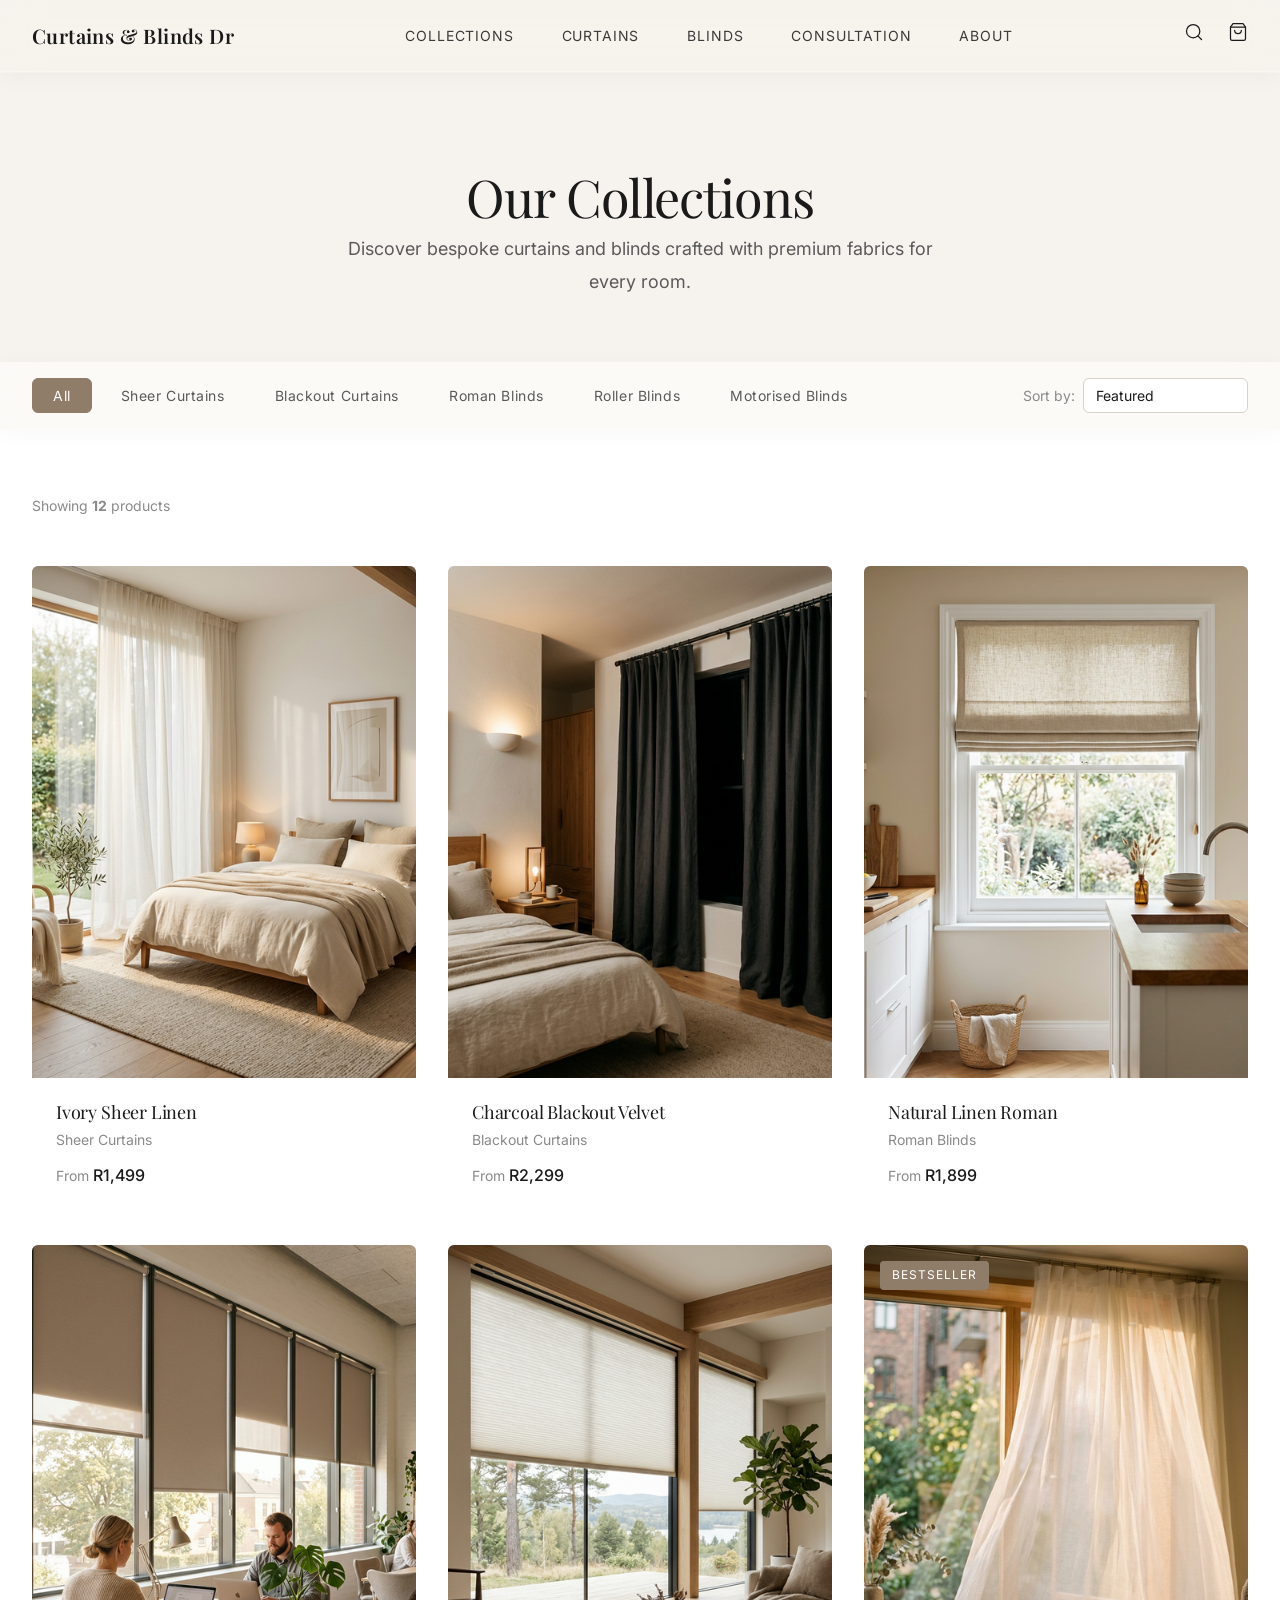
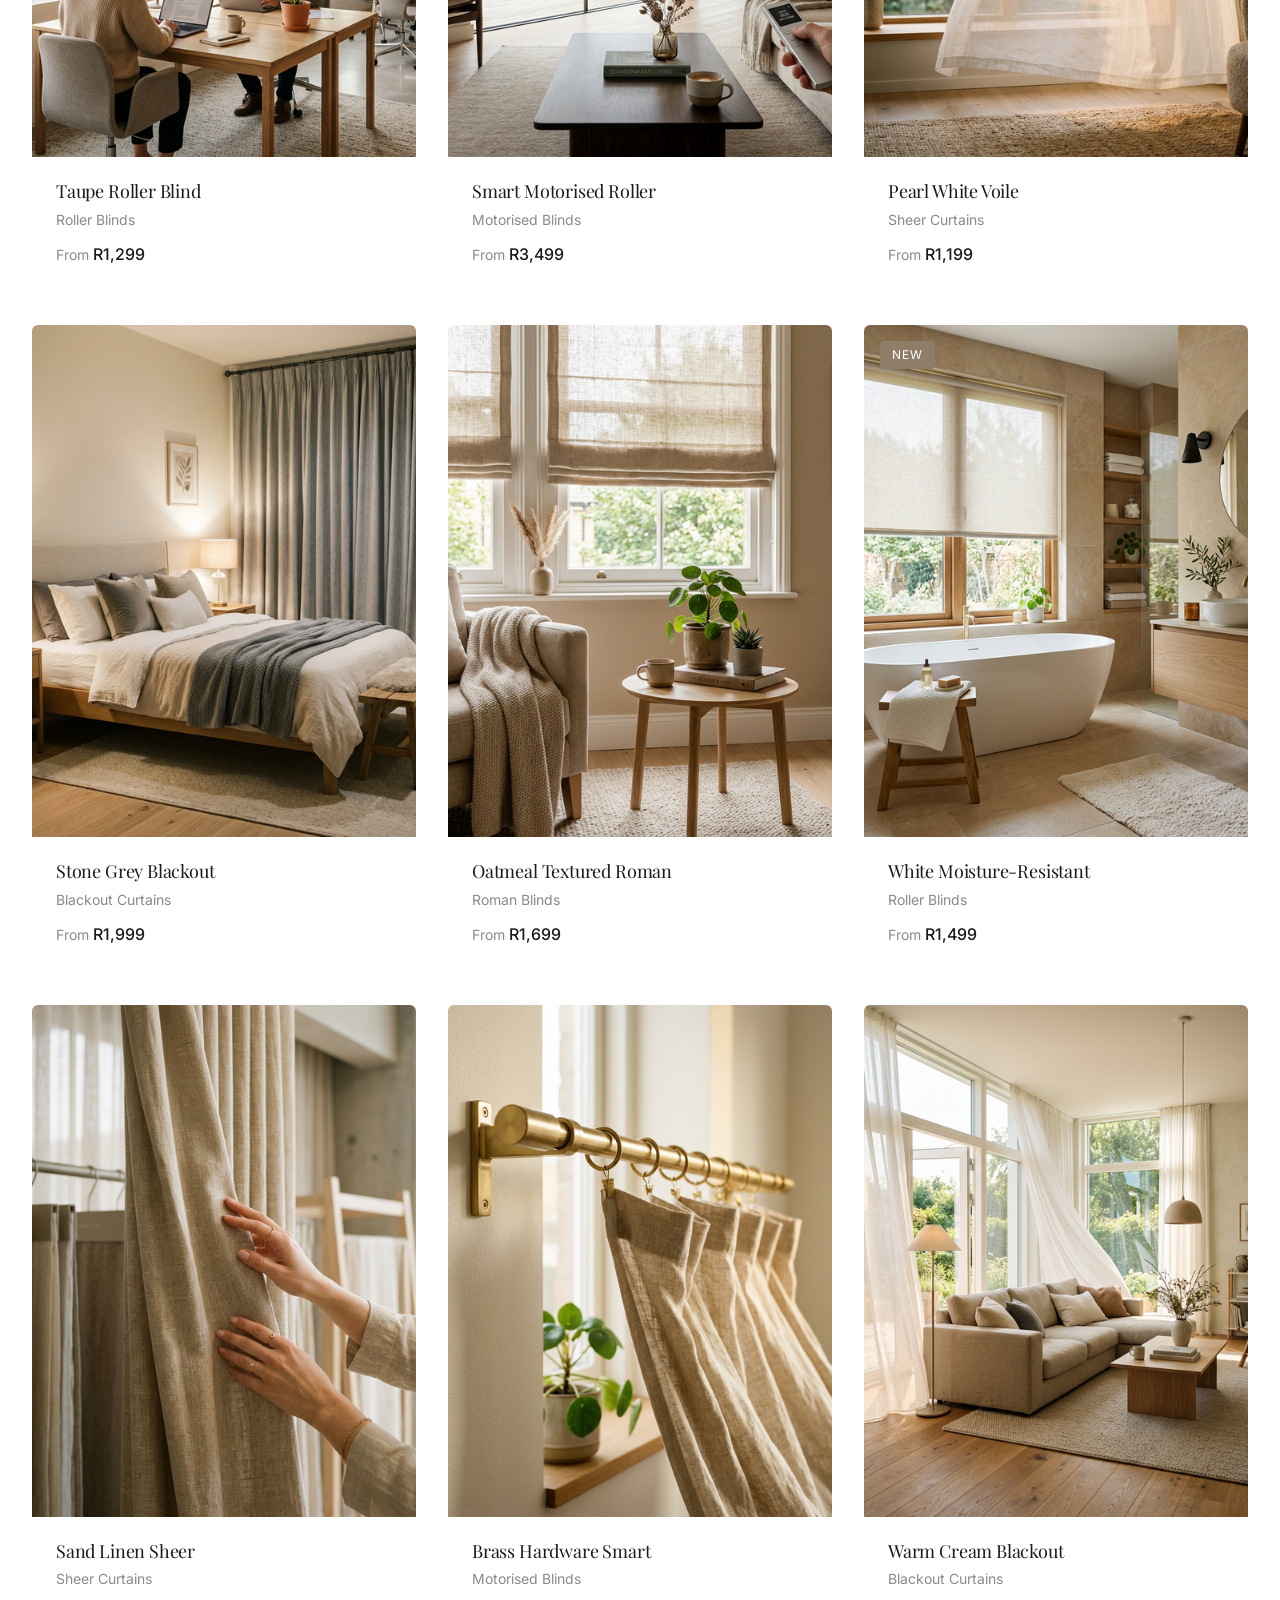
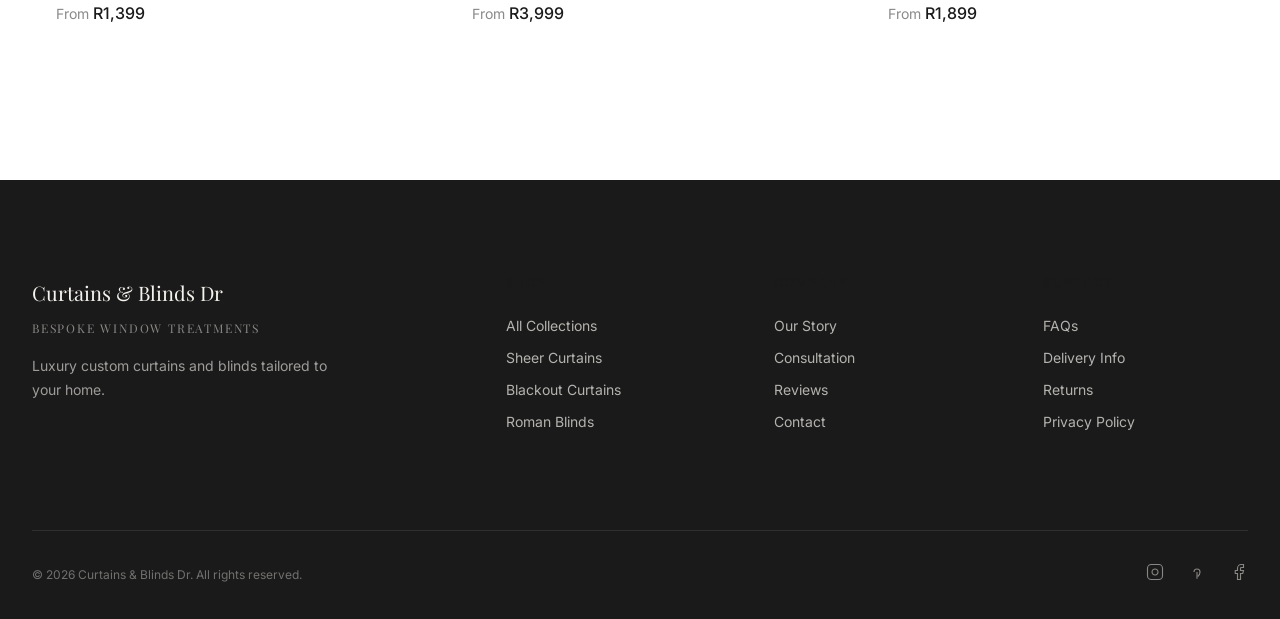
==== collection.html @ 9aa56332 "Initial commit: Curtains & Blinds Dr premium e-commerce website" ====
<!DOCTYPE html>
<html lang="en">

<head>
    <meta charset="UTF-8">
    <meta name="viewport" content="width=device-width, initial-scale=1.0">
    <title>Collections — Curtains & Blinds Dr</title>
    <meta name="description"
        content="Browse our curated collection of custom curtains and blinds. Premium fabrics, bespoke styling, expert installation.">

    <link rel="preconnect" href="https://fonts.googleapis.com">
    <link rel="preconnect" href="https://fonts.gstatic.com" crossorigin>
    <link
        href="https://fonts.googleapis.com/css2?family=Inter:wght@300;400;500;600&family=Playfair+Display:ital,wght@0,400;0,500;0,600;1,400&display=swap"
        rel="stylesheet">

    <link rel="stylesheet" href="css/tokens.css">
    <link rel="stylesheet" href="css/base.css">
    <link rel="stylesheet" href="css/layout.css">
    <link rel="stylesheet" href="css/components.css">
    <link rel="stylesheet" href="css/collection.css">
</head>

<body>

    <!-- ═══════════ HEADER ═══════════ -->
    <header class="header scrolled" id="main-header">
        <div class="header__inner">
            <a href="index.html" class="header__logo">Curtains & Blinds Dr</a>
            <nav class="header__nav" id="main-nav">
                <a href="collection.html">Collections</a>
                <a href="collection.html?cat=curtains">Curtains</a>
                <a href="collection.html?cat=blinds">Blinds</a>
                <a href="#">Consultation</a>
                <a href="#">About</a>
            </nav>
            <div class="header__actions">
                <a href="#" aria-label="Search">
                    <svg width="20" height="20" viewBox="0 0 24 24" fill="none" stroke="currentColor" stroke-width="1.5"
                        stroke-linecap="round" stroke-linejoin="round">
                        <circle cx="11" cy="11" r="8" />
                        <line x1="21" y1="21" x2="16.65" y2="16.65" />
                    </svg>
                </a>
                <a href="#" aria-label="Cart">
                    <svg width="20" height="20" viewBox="0 0 24 24" fill="none" stroke="currentColor" stroke-width="1.5"
                        stroke-linecap="round" stroke-linejoin="round">
                        <path d="M6 2L3 6v14a2 2 0 0 0 2 2h14a2 2 0 0 0 2-2V6l-3-4z" />
                        <line x1="3" y1="6" x2="21" y2="6" />
                        <path d="M16 10a4 4 0 0 1-8 0" />
                    </svg>
                </a>
                <button class="menu-toggle" id="menu-toggle" aria-label="Menu">
                    <span></span><span></span><span></span>
                </button>
            </div>
        </div>
    </header>

    <!-- ═══════════ MOBILE MENU ═══════════ -->
    <div class="mobile-menu" id="mobile-menu">
        <a href="collection.html">Collections</a>
        <a href="collection.html?cat=curtains">Curtains</a>
        <a href="collection.html?cat=blinds">Blinds</a>
        <a href="#">Consultation</a>
        <a href="#">About</a>
    </div>

    <main>
        <!-- ═══════════ PAGE HEADER ═══════════ -->
        <section class="page-header">
            <div class="container">
                <h1>Our Collections</h1>
                <p>Discover bespoke curtains and blinds crafted with premium fabrics for every room.</p>
            </div>
        </section>

        <!-- ═══════════ FILTER BAR ═══════════ -->
        <div class="filter-bar" id="filter-bar">
            <div class="container">
                <div class="filter-bar__inner">
                    <div class="filter-tabs" id="filter-tabs">
                        <button class="filter-tab active" data-filter="all">All</button>
                        <button class="filter-tab" data-filter="sheer">Sheer Curtains</button>
                        <button class="filter-tab" data-filter="blackout">Blackout Curtains</button>
                        <button class="filter-tab" data-filter="roman">Roman Blinds</button>
                        <button class="filter-tab" data-filter="roller">Roller Blinds</button>
                        <button class="filter-tab" data-filter="motorised">Motorised Blinds</button>
                    </div>
                    <div class="sort-dropdown">
                        <label for="sort-select">Sort by:</label>
                        <select id="sort-select">
                            <option value="featured">Featured</option>
                            <option value="newest">Newest</option>
                            <option value="price-low">Price: Low to High</option>
                            <option value="price-high">Price: High to Low</option>
                            <option value="name">Alphabetical</option>
                        </select>
                    </div>
                </div>
            </div>
        </div>

        <!-- ═══════════ PRODUCT GRID ═══════════ -->
        <section class="section--white">
            <div class="container">
                <div class="product-grid" id="product-grid">
                    <div class="product-grid__count">Showing <strong>12</strong> products</div>

                    <!-- Product 1 -->
                    <a href="product.html" class="product-card fade-in" data-category="sheer">
                        <div class="product-card__image">
                            <img src="images/cat_sheer_curtains_1772547416849.png" alt="Ivory Sheer Linen Curtain"
                                loading="lazy">
                            <div class="product-card__hover-img">
                                <img src="images/product_detail_1772548636083.png"
                                    alt="Ivory Sheer Linen Curtain detail" loading="lazy">
                            </div>
                        </div>
                        <div class="product-card__body">
                            <h3 class="product-card__title">Ivory Sheer Linen</h3>
                            <p class="product-card__subtitle">Sheer Curtains</p>
                            <p class="product-card__price"><span class="product-card__price-from">From </span>R1,499</p>
                        </div>
                    </a>

                    <!-- Product 2 -->
                    <a href="product.html" class="product-card fade-in" data-category="blackout">
                        <div class="product-card__image">
                            <img src="images/cat_blackout_curtains_1772547462309.png" alt="Charcoal Blackout Velvet"
                                loading="lazy">
                            <div class="product-card__hover-img">
                                <img src="images/editorial_fabric_1772547739429.png"
                                    alt="Charcoal Blackout Velvet detail" loading="lazy">
                            </div>
                        </div>
                        <div class="product-card__body">
                            <h3 class="product-card__title">Charcoal Blackout Velvet</h3>
                            <p class="product-card__subtitle">Blackout Curtains</p>
                            <p class="product-card__price"><span class="product-card__price-from">From </span>R2,299</p>
                        </div>
                    </a>

                    <!-- Product 3 -->
                    <a href="product.html" class="product-card fade-in" data-category="roman">
                        <div class="product-card__image">
                            <img src="images/cat_roman_blinds_1772547492175.png" alt="Natural Linen Roman Blind"
                                loading="lazy">
                            <div class="product-card__hover-img">
                                <img src="images/product_main_1772548478211.png" alt="Natural Linen Roman Blind detail"
                                    loading="lazy">
                            </div>
                        </div>
                        <div class="product-card__body">
                            <h3 class="product-card__title">Natural Linen Roman</h3>
                            <p class="product-card__subtitle">Roman Blinds</p>
                            <p class="product-card__price"><span class="product-card__price-from">From </span>R1,899</p>
                        </div>
                    </a>

                    <!-- Product 4 -->
                    <a href="product.html" class="product-card fade-in" data-category="roller">
                        <div class="product-card__image">
                            <img src="images/cat_roller_blinds_1772547588047.png" alt="Taupe Roller Blind"
                                loading="lazy">
                            <div class="product-card__hover-img">
                                <img src="images/editorial_home_1772547713128.png" alt="Taupe Roller Blind detail"
                                    loading="lazy">
                            </div>
                        </div>
                        <div class="product-card__body">
                            <h3 class="product-card__title">Taupe Roller Blind</h3>
                            <p class="product-card__subtitle">Roller Blinds</p>
                            <p class="product-card__price"><span class="product-card__price-from">From </span>R1,299</p>
                        </div>
                    </a>

                    <!-- Product 5 -->
                    <a href="product.html" class="product-card fade-in" data-category="motorised">
                        <div class="product-card__image">
                            <img src="images/cat_motorised_blinds_1772547668017.png" alt="Smart Motorised Blind"
                                loading="lazy">
                            <div class="product-card__hover-img">
                                <img src="images/product_detail_1772548636083.png" alt="Smart Motorised Blind detail"
                                    loading="lazy">
                            </div>
                        </div>
                        <div class="product-card__body">
                            <h3 class="product-card__title">Smart Motorised Roller</h3>
                            <p class="product-card__subtitle">Motorised Blinds</p>
                            <p class="product-card__price"><span class="product-card__price-from">From </span>R3,499</p>
                        </div>
                    </a>

                    <!-- Product 6 -->
                    <a href="product.html" class="product-card fade-in" data-category="sheer">
                        <div class="product-card__image">
                            <img src="images/insta_1_1772547765342.png" alt="Pearl White Voile" loading="lazy">
                            <div class="product-card__hover-img">
                                <img src="images/product_lifestyle_1772548743139.png" alt="Pearl White Voile detail"
                                    loading="lazy">
                            </div>
                            <span class="product-card__badge">Bestseller</span>
                        </div>
                        <div class="product-card__body">
                            <h3 class="product-card__title">Pearl White Voile</h3>
                            <p class="product-card__subtitle">Sheer Curtains</p>
                            <p class="product-card__price"><span class="product-card__price-from">From </span>R1,199</p>
                        </div>
                    </a>

                    <!-- Product 7 -->
                    <a href="product.html" class="product-card fade-in" data-category="blackout">
                        <div class="product-card__image">
                            <img src="images/insta_5_1772547967947.png" alt="Stone Grey Blackout" loading="lazy">
                            <div class="product-card__hover-img">
                                <img src="images/editorial_fabric_1772547739429.png" alt="Stone Grey Blackout detail"
                                    loading="lazy">
                            </div>
                        </div>
                        <div class="product-card__body">
                            <h3 class="product-card__title">Stone Grey Blackout</h3>
                            <p class="product-card__subtitle">Blackout Curtains</p>
                            <p class="product-card__price"><span class="product-card__price-from">From </span>R1,999</p>
                        </div>
                    </a>

                    <!-- Product 8 -->
                    <a href="product.html" class="product-card fade-in" data-category="roman">
                        <div class="product-card__image">
                            <img src="images/insta_2_1772547793553.png" alt="Oatmeal Roman Blind" loading="lazy">
                            <div class="product-card__hover-img">
                                <img src="images/product_main_1772548478211.png" alt="Oatmeal Roman Blind detail"
                                    loading="lazy">
                            </div>
                        </div>
                        <div class="product-card__body">
                            <h3 class="product-card__title">Oatmeal Textured Roman</h3>
                            <p class="product-card__subtitle">Roman Blinds</p>
                            <p class="product-card__price"><span class="product-card__price-from">From </span>R1,699</p>
                        </div>
                    </a>

                    <!-- Product 9 -->
                    <a href="product.html" class="product-card fade-in" data-category="roller">
                        <div class="product-card__image">
                            <img src="images/insta_3_1772547872063.png" alt="White Moisture-Resistant Roller"
                                loading="lazy">
                            <div class="product-card__hover-img">
                                <img src="images/product_detail_1772548636083.png"
                                    alt="White Moisture-Resistant Roller detail" loading="lazy">
                            </div>
                            <span class="product-card__badge">New</span>
                        </div>
                        <div class="product-card__body">
                            <h3 class="product-card__title">White Moisture-Resistant</h3>
                            <p class="product-card__subtitle">Roller Blinds</p>
                            <p class="product-card__price"><span class="product-card__price-from">From </span>R1,499</p>
                        </div>
                    </a>

                    <!-- Product 10 -->
                    <a href="product.html" class="product-card fade-in" data-category="sheer">
                        <div class="product-card__image">
                            <img src="images/insta_4_1772547901064.png" alt="Sand Linen Sheer" loading="lazy">
                            <div class="product-card__hover-img">
                                <img src="images/cat_sheer_curtains_1772547416849.png" alt="Sand Linen Sheer detail"
                                    loading="lazy">
                            </div>
                        </div>
                        <div class="product-card__body">
                            <h3 class="product-card__title">Sand Linen Sheer</h3>
                            <p class="product-card__subtitle">Sheer Curtains</p>
                            <p class="product-card__price"><span class="product-card__price-from">From </span>R1,399</p>
                        </div>
                    </a>

                    <!-- Product 11 -->
                    <a href="product.html" class="product-card fade-in" data-category="motorised">
                        <div class="product-card__image">
                            <img src="images/insta_6_1772548397324.png" alt="Brass Smart Blind" loading="lazy">
                            <div class="product-card__hover-img">
                                <img src="images/cat_motorised_blinds_1772547668017.png" alt="Brass Smart Blind detail"
                                    loading="lazy">
                            </div>
                        </div>
                        <div class="product-card__body">
                            <h3 class="product-card__title">Brass Hardware Smart</h3>
                            <p class="product-card__subtitle">Motorised Blinds</p>
                            <p class="product-card__price"><span class="product-card__price-from">From </span>R3,999</p>
                        </div>
                    </a>

                    <!-- Product 12 -->
                    <a href="product.html" class="product-card fade-in" data-category="blackout">
                        <div class="product-card__image">
                            <img src="images/hero_living_room_1772547341323.png" alt="Warm Cream Blackout"
                                loading="lazy">
                            <div class="product-card__hover-img">
                                <img src="images/product_lifestyle_1772548743139.png" alt="Warm Cream Blackout detail"
                                    loading="lazy">
                            </div>
                        </div>
                        <div class="product-card__body">
                            <h3 class="product-card__title">Warm Cream Blackout</h3>
                            <p class="product-card__subtitle">Blackout Curtains</p>
                            <p class="product-card__price"><span class="product-card__price-from">From </span>R1,899</p>
                        </div>
                    </a>
                </div>
            </div>
        </section>
    </main>

    <!-- ═══════════ FOOTER ═══════════ -->
    <footer class="footer">
        <div class="container">
            <div class="footer__grid">
                <div>
                    <div class="footer__brand">
                        Curtains & Blinds Dr
                        <span class="footer__brand-sub">Bespoke Window Treatments</span>
                    </div>
                    <p class="footer__desc">Luxury custom curtains and blinds tailored to your home.</p>
                </div>
                <div>
                    <h5 class="footer__heading">Shop</h5>
                    <nav class="footer__links">
                        <a href="collection.html">All Collections</a>
                        <a href="collection.html?cat=sheer">Sheer Curtains</a>
                        <a href="collection.html?cat=blackout">Blackout Curtains</a>
                        <a href="collection.html?cat=roman">Roman Blinds</a>
                    </nav>
                </div>
                <div>
                    <h5 class="footer__heading">Company</h5>
                    <nav class="footer__links">
                        <a href="#">Our Story</a>
                        <a href="#">Consultation</a>
                        <a href="#">Reviews</a>
                        <a href="#">Contact</a>
                    </nav>
                </div>
                <div>
                    <h5 class="footer__heading">Support</h5>
                    <nav class="footer__links">
                        <a href="#">FAQs</a>
                        <a href="#">Delivery Info</a>
                        <a href="#">Returns</a>
                        <a href="#">Privacy Policy</a>
                    </nav>
                </div>
            </div>
            <div class="footer__bottom">
                <span>&copy; 2026 Curtains & Blinds Dr. All rights reserved.</span>
                <div class="footer__social">
                    <a href="#" aria-label="Instagram">
                        <svg width="18" height="18" viewBox="0 0 24 24" fill="none" stroke="currentColor"
                            stroke-width="1.5">
                            <rect x="2" y="2" width="20" height="20" rx="5" ry="5" />
                            <path d="M16 11.37A4 4 0 1 1 12.63 8 4 4 0 0 1 16 11.37z" />
                            <line x1="17.5" y1="6.5" x2="17.51" y2="6.5" />
                        </svg>
                    </a>
                    <a href="#" aria-label="Pinterest">
                        <svg width="18" height="18" viewBox="0 0 24 24" fill="none" stroke="currentColor"
                            stroke-width="1.5">
                            <path d="M8 12a4 4 0 1 1 8 0c0 4-3 6-3 6" />
                            <line x1="12" y1="12" x2="12" y2="21" />
                        </svg>
                    </a>
                    <a href="#" aria-label="Facebook">
                        <svg width="18" height="18" viewBox="0 0 24 24" fill="none" stroke="currentColor"
                            stroke-width="1.5">
                            <path d="M18 2h-3a5 5 0 0 0-5 5v3H7v4h3v8h4v-8h3l1-4h-4V7a1 1 0 0 1 1-1h3z" />
                        </svg>
                    </a>
                </div>
            </div>
        </div>
    </footer>

    <script src="js/main.js"></script>
</body>

</html>
---- css/tokens.css ----
/* ══════════════════════════════════════════════════════════════
   DESIGN TOKENS — Curtains & Blinds Dr
   ══════════════════════════════════════════════════════════════ */

:root {
  /* ── Colors ── */
  --bg-primary: #F6F3EE;
  --bg-section: #EDE7DE;
  --bg-white: #FFFFFF;
  --text-primary: #1A1A1A;
  --text-secondary: #5A5A5A;
  --text-light: #8A8A8A;
  --accent: #8F7D6A;
  --accent-hover: #7A6B5A;
  --accent-light: rgba(143, 125, 106, 0.12);
  --border: #D9D2C9;
  --border-light: #E8E2DA;
  --overlay: rgba(26, 26, 26, 0.35);
  --overlay-dark: rgba(26, 26, 26, 0.55);

  /* ── Typography ── */
  --font-serif: 'Playfair Display', 'Georgia', serif;
  --font-sans: 'Inter', 'Helvetica Neue', sans-serif;

  /* ── Type Scale ── */
  --text-xs: 0.75rem;      /* 12px */
  --text-sm: 0.875rem;     /* 14px */
  --text-base: 1rem;       /* 16px */
  --text-lg: 1.125rem;     /* 18px */
  --text-xl: 1.25rem;      /* 20px */
  --text-2xl: 1.5rem;      /* 24px */
  --text-3xl: 2rem;        /* 32px */
  --text-4xl: 2.5rem;      /* 40px */
  --text-5xl: 3.25rem;     /* 52px */
  --text-6xl: 4rem;        /* 64px */

  /* ── Spacing ── */
  --space-xs: 0.5rem;
  --space-sm: 1rem;
  --space-md: 1.5rem;
  --space-lg: 2rem;
  --space-xl: 3rem;
  --space-2xl: 4rem;
  --space-3xl: 6rem;
  --space-4xl: 8rem;

  /* ── Layout ── */
  --container-max: 1280px;
  --container-narrow: 960px;
  --container-wide: 1440px;
  --header-height: 72px;

  /* ── Borders & Shadows ── */
  --radius: 6px;
  --radius-sm: 4px;
  --radius-lg: 12px;
  --radius-full: 50%;
  --shadow-subtle: 0 2px 12px rgba(0, 0, 0, 0.04);
  --shadow-card: 0 4px 24px rgba(0, 0, 0, 0.06);
  --shadow-elevated: 0 8px 40px rgba(0, 0, 0, 0.08);

  /* ── Transitions ── */
  --ease-smooth: cubic-bezier(0.25, 0.1, 0.25, 1);
  --ease-out: cubic-bezier(0, 0, 0.2, 1);
  --duration-fast: 200ms;
  --duration-base: 350ms;
  --duration-slow: 600ms;

  /* ── Z-Index ── */
  --z-header: 100;
  --z-overlay: 200;
  --z-modal: 300;
  --z-sticky: 50;
}
---- css/base.css ----
/* ══════════════════════════════════════════════════════════════
   BASE STYLES — Reset, Typography, Global
   ══════════════════════════════════════════════════════════════ */

/* ── Reset ── */
*,
*::before,
*::after {
  margin: 0;
  padding: 0;
  box-sizing: border-box;
}

html {
  scroll-behavior: smooth;
  -webkit-font-smoothing: antialiased;
  -moz-osx-font-smoothing: grayscale;
  font-size: 16px;
}

body {
  font-family: var(--font-sans);
  font-size: var(--text-base);
  line-height: 1.7;
  color: var(--text-primary);
  background-color: var(--bg-primary);
  overflow-x: hidden;
}

body.menu-open {
  overflow: hidden;
}

img {
  max-width: 100%;
  height: auto;
  display: block;
}

a {
  color: inherit;
  text-decoration: none;
  transition: color var(--duration-fast) var(--ease-smooth);
}

a:hover {
  color: var(--accent);
}

ul, ol {
  list-style: none;
}

button, input, select, textarea {
  font-family: inherit;
  font-size: inherit;
  border: none;
  outline: none;
  background: none;
  color: inherit;
}

button {
  cursor: pointer;
}

/* ── Typography ── */
h1, h2, h3, h4, h5, h6 {
  font-family: var(--font-serif);
  font-weight: 400;
  line-height: 1.2;
  letter-spacing: -0.01em;
  color: var(--text-primary);
}

h1 {
  font-size: var(--text-5xl);
  line-height: 1.1;
  letter-spacing: -0.02em;
}

h2 {
  font-size: var(--text-4xl);
  line-height: 1.15;
}

h3 {
  font-size: var(--text-3xl);
}

h4 {
  font-size: var(--text-2xl);
}

h5 {
  font-size: var(--text-xl);
}

p {
  color: var(--text-secondary);
  max-width: 600px;
  line-height: 1.8;
}

.text-sm {
  font-size: var(--text-sm);
}

.text-lg {
  font-size: var(--text-lg);
}

.text-accent {
  color: var(--accent);
}

.text-center {
  text-align: center;
}

/* ── Selection ── */
::selection {
  background: var(--accent-light);
  color: var(--text-primary);
}

/* ── Scrollbar (subtle) ── */
::-webkit-scrollbar {
  width: 6px;
}

::-webkit-scrollbar-track {
  background: var(--bg-primary);
}

::-webkit-scrollbar-thumb {
  background: var(--border);
  border-radius: 3px;
}

::-webkit-scrollbar-thumb:hover {
  background: var(--accent);
}

/* ── Animations ── */
.fade-in {
  opacity: 0;
  transform: translateY(24px);
  transition: opacity var(--duration-slow) var(--ease-out),
              transform var(--duration-slow) var(--ease-out);
}

.fade-in.visible {
  opacity: 1;
  transform: translateY(0);
}

.fade-in-left {
  opacity: 0;
  transform: translateX(-30px);
  transition: opacity var(--duration-slow) var(--ease-out),
              transform var(--duration-slow) var(--ease-out);
}

.fade-in-left.visible {
  opacity: 1;
  transform: translateX(0);
}

.fade-in-right {
  opacity: 0;
  transform: translateX(30px);
  transition: opacity var(--duration-slow) var(--ease-out),
              transform var(--duration-slow) var(--ease-out);
}

.fade-in-right.visible {
  opacity: 1;
  transform: translateX(0);
}

/* ── Responsive Typography ── */
@media (max-width: 768px) {
  h1 {
    font-size: var(--text-3xl);
  }
  h2 {
    font-size: var(--text-2xl);
  }
  h3 {
    font-size: var(--text-xl);
  }
}
---- css/layout.css ----
/* ══════════════════════════════════════════════════════════════
   LAYOUT — Header, Footer, Grid Utilities
   ══════════════════════════════════════════════════════════════ */

/* ── Container ── */
.container {
    width: 100%;
    max-width: var(--container-max);
    margin: 0 auto;
    padding: 0 var(--space-lg);
}

.container--narrow {
    max-width: var(--container-narrow);
}

.container--wide {
    max-width: var(--container-wide);
}

/* ── Section Spacing ── */
.section {
    padding: var(--space-4xl) 0;
}

.section--sm {
    padding: var(--space-3xl) 0;
}

.section--beige {
    background-color: var(--bg-section);
}

.section--white {
    background-color: var(--bg-white);
}

/* ── Header ── */
.header {
    position: fixed;
    top: 0;
    left: 0;
    width: 100%;
    height: var(--header-height);
    z-index: var(--z-header);
    transition: background-color var(--duration-base) var(--ease-smooth),
        box-shadow var(--duration-base) var(--ease-smooth),
        backdrop-filter var(--duration-base) var(--ease-smooth);
}

.header__inner {
    display: flex;
    align-items: center;
    justify-content: space-between;
    height: 100%;
    max-width: var(--container-wide);
    margin: 0 auto;
    padding: 0 var(--space-lg);
}

.header--transparent {
    background: rgba(246, 243, 238, 0.08);
    backdrop-filter: blur(16px) saturate(1.4);
    -webkit-backdrop-filter: blur(16px) saturate(1.4);
    border-bottom: 1px solid rgba(255, 255, 255, 0.12);
}

.header--transparent .header__logo,
.header--transparent .header__nav a,
.header--transparent .header__actions a,
.header--transparent .header__actions button {
    color: var(--bg-white);
}

.header.scrolled {
    background: rgba(246, 243, 238, 0.55);
    backdrop-filter: blur(20px) saturate(1.6);
    -webkit-backdrop-filter: blur(20px) saturate(1.6);
    box-shadow: 0 1px 0 rgba(255, 255, 255, 0.18),
        0 4px 24px rgba(0, 0, 0, 0.04);
    border-bottom: 1px solid rgba(255, 255, 255, 0.2);
}

.header.scrolled .header__logo,
.header.scrolled .header__nav a,
.header.scrolled .header__actions a,
.header.scrolled .header__actions button {
    color: var(--text-primary);
}

.header__logo {
    font-family: var(--font-serif);
    font-size: var(--text-xl);
    font-weight: 600;
    letter-spacing: 0.02em;
    transition: color var(--duration-base) var(--ease-smooth);
    white-space: nowrap;
}

.header__logo span {
    font-weight: 400;
    font-size: var(--text-sm);
    display: block;
    letter-spacing: 0.15em;
    text-transform: uppercase;
    opacity: 0.7;
    margin-top: -2px;
}

.header__nav {
    display: flex;
    align-items: center;
    gap: var(--space-xl);
}

.header__nav a {
    font-size: var(--text-sm);
    font-weight: 400;
    letter-spacing: 0.06em;
    text-transform: uppercase;
    transition: color var(--duration-fast) var(--ease-smooth),
        opacity var(--duration-fast) var(--ease-smooth);
    opacity: 0.85;
}

.header__nav a:hover {
    opacity: 1;
    color: var(--accent);
}

.header__actions {
    display: flex;
    align-items: center;
    gap: var(--space-md);
}

.header__actions a,
.header__actions button {
    font-size: var(--text-sm);
    letter-spacing: 0.04em;
    transition: color var(--duration-fast) var(--ease-smooth);
}

/* ── Mobile Menu Toggle ── */
.menu-toggle {
    display: none;
    flex-direction: column;
    gap: 5px;
    padding: 4px;
    cursor: pointer;
    z-index: calc(var(--z-overlay) + 10);
    position: relative;
}

/* When menu is active, force the toggle above the overlay and set dark color */
.menu-toggle.active {
    color: var(--text-primary) !important;
}

.menu-toggle span {
    display: block;
    width: 24px;
    height: 1.5px;
    background-color: currentColor;
    transition: transform var(--duration-base) var(--ease-smooth),
        opacity var(--duration-base) var(--ease-smooth);
}

.menu-toggle.active span:nth-child(1) {
    transform: rotate(45deg) translate(4px, 5px);
}

.menu-toggle.active span:nth-child(2) {
    opacity: 0;
}

.menu-toggle.active span:nth-child(3) {
    transform: rotate(-45deg) translate(4px, -5px);
}

/* ── Mobile Menu ── */
.mobile-menu {
    position: fixed;
    inset: 0;
    background-color: var(--bg-primary);
    z-index: var(--z-overlay);
    display: flex;
    flex-direction: column;
    align-items: center;
    justify-content: center;
    gap: var(--space-lg);
    opacity: 0;
    pointer-events: none;
    transition: opacity var(--duration-base) var(--ease-smooth);
}

.mobile-menu.active {
    opacity: 1;
    pointer-events: all;
}

.mobile-menu a {
    font-family: var(--font-serif);
    font-size: var(--text-3xl);
    color: var(--text-primary);
    transition: color var(--duration-fast) var(--ease-smooth);
}

.mobile-menu a:hover {
    color: var(--accent);
}

/* ── Footer ── */
.footer {
    background-color: var(--text-primary);
    color: var(--bg-primary);
    padding: var(--space-3xl) 0 var(--space-lg);
}

.footer__grid {
    display: grid;
    grid-template-columns: 2fr 1fr 1fr 1fr;
    gap: var(--space-2xl);
    margin-bottom: var(--space-3xl);
}

.footer__brand {
    font-family: var(--font-serif);
    font-size: var(--text-xl);
    margin-bottom: var(--space-sm);
    color: var(--bg-primary);
}

.footer__brand-sub {
    font-size: var(--text-xs);
    letter-spacing: 0.15em;
    text-transform: uppercase;
    opacity: 0.5;
    margin-top: var(--space-xs);
    display: block;
}

.footer__desc {
    font-size: var(--text-sm);
    color: rgba(246, 243, 238, 0.6);
    line-height: 1.7;
    max-width: 300px;
    margin-top: var(--space-sm);
}

.footer__heading {
    font-family: var(--font-sans);
    font-size: var(--text-xs);
    letter-spacing: 0.15em;
    text-transform: uppercase;
    opacity: 0.5;
    margin-bottom: var(--space-md);
    font-weight: 500;
}

.footer__links {
    display: flex;
    flex-direction: column;
    gap: var(--space-xs);
}

.footer__links a {
    font-size: var(--text-sm);
    color: rgba(246, 243, 238, 0.7);
    transition: color var(--duration-fast) var(--ease-smooth);
}

.footer__links a:hover {
    color: var(--bg-primary);
}

.footer__newsletter {
    margin-top: var(--space-sm);
}

.footer__newsletter-input {
    display: flex;
    gap: 0;
    margin-top: var(--space-sm);
}

.footer__newsletter-input input {
    flex: 1;
    padding: 12px 16px;
    background: rgba(246, 243, 238, 0.08);
    border: 1px solid rgba(246, 243, 238, 0.15);
    border-radius: var(--radius) 0 0 var(--radius);
    color: var(--bg-primary);
    font-size: var(--text-sm);
}

.footer__newsletter-input input::placeholder {
    color: rgba(246, 243, 238, 0.4);
}

.footer__newsletter-input button {
    padding: 12px 20px;
    background: var(--accent);
    color: var(--bg-white);
    border-radius: 0 var(--radius) var(--radius) 0;
    font-size: var(--text-sm);
    font-weight: 500;
    letter-spacing: 0.04em;
    transition: background var(--duration-fast) var(--ease-smooth);
}

.footer__newsletter-input button:hover {
    background: var(--accent-hover);
}

.footer__bottom {
    display: flex;
    align-items: center;
    justify-content: space-between;
    padding-top: var(--space-lg);
    border-top: 1px solid rgba(246, 243, 238, 0.1);
    font-size: var(--text-xs);
    color: rgba(246, 243, 238, 0.4);
}

.footer__social {
    display: flex;
    gap: var(--space-md);
}

.footer__social a {
    color: rgba(246, 243, 238, 0.5);
    transition: color var(--duration-fast) var(--ease-smooth);
}

.footer__social a:hover {
    color: var(--bg-primary);
}

/* ── Grid Utilities ── */
.grid-2 {
    display: grid;
    grid-template-columns: repeat(2, 1fr);
    gap: var(--space-lg);
}

.grid-3 {
    display: grid;
    grid-template-columns: repeat(3, 1fr);
    gap: var(--space-lg);
}

.grid-4 {
    display: grid;
    grid-template-columns: repeat(4, 1fr);
    gap: var(--space-lg);
}

/* ── Responsive Layout ── */
@media (max-width: 1024px) {
    .header__nav {
        display: none;
    }

    .menu-toggle {
        display: flex;
    }

    .footer__grid {
        grid-template-columns: 1fr 1fr;
        gap: var(--space-xl);
    }

    .grid-4 {
        grid-template-columns: repeat(2, 1fr);
    }
}

@media (max-width: 768px) {
    .container {
        padding: 0 var(--space-md);
    }

    .section {
        padding: var(--space-3xl) 0;
    }

    .grid-2,
    .grid-3 {
        grid-template-columns: 1fr;
    }

    .footer__grid {
        grid-template-columns: 1fr;
        gap: var(--space-lg);
    }

    .footer__bottom {
        flex-direction: column;
        gap: var(--space-sm);
        text-align: center;
    }
}
---- css/components.css ----
/* ══════════════════════════════════════════════════════════════
   COMPONENTS — Reusable UI Components
   ══════════════════════════════════════════════════════════════ */

/* ═══════════ BUTTONS ═══════════ */

.btn {
    display: inline-flex;
    align-items: center;
    justify-content: center;
    gap: 8px;
    padding: 16px 36px;
    font-size: var(--text-sm);
    font-weight: 500;
    letter-spacing: 0.08em;
    text-transform: uppercase;
    border-radius: var(--radius);
    transition: all var(--duration-base) var(--ease-smooth);
    white-space: nowrap;
    cursor: pointer;
}

.btn--primary {
    background-color: var(--accent);
    color: var(--bg-white);
    border: 1.5px solid var(--accent);
}

.btn--primary:hover {
    background-color: var(--accent-hover);
    border-color: var(--accent-hover);
    color: var(--bg-white);
    transform: translateY(-1px);
    box-shadow: 0 4px 16px rgba(143, 125, 106, 0.25);
}

.btn--secondary {
    background-color: transparent;
    color: var(--accent);
    border: 1.5px solid var(--accent);
}

.btn--secondary:hover {
    background-color: var(--accent);
    color: var(--bg-white);
    transform: translateY(-1px);
}

.btn--white {
    background-color: var(--bg-white);
    color: var(--text-primary);
    border: 1.5px solid var(--bg-white);
}

.btn--white:hover {
    background-color: transparent;
    color: var(--bg-white);
    border-color: var(--bg-white);
}

.btn--lg {
    padding: 18px 44px;
    font-size: var(--text-base);
}

.btn--sm {
    padding: 10px 24px;
    font-size: var(--text-xs);
}

.btn--full {
    width: 100%;
}

/* ═══════════ PRODUCT CARD ═══════════ */

.product-card {
    position: relative;
    overflow: hidden;
    border-radius: var(--radius);
    background: var(--bg-white);
    transition: box-shadow var(--duration-base) var(--ease-smooth);
}

.product-card:hover {
    box-shadow: var(--shadow-card);
}

.product-card__image {
    position: relative;
    overflow: hidden;
    aspect-ratio: 3 / 4;
}

.product-card__image img {
    width: 100%;
    height: 100%;
    object-fit: cover;
    transition: transform var(--duration-slow) var(--ease-smooth);
}

.product-card:hover .product-card__image img {
    transform: scale(1.05);
}

.product-card__hover-img {
    position: absolute;
    inset: 0;
    opacity: 0;
    transition: opacity var(--duration-base) var(--ease-smooth);
}

.product-card__hover-img img {
    width: 100%;
    height: 100%;
    object-fit: cover;
}

.product-card:hover .product-card__hover-img {
    opacity: 1;
}

.product-card__badge {
    position: absolute;
    top: var(--space-sm);
    left: var(--space-sm);
    padding: 4px 12px;
    background: var(--accent);
    color: var(--bg-white);
    font-size: var(--text-xs);
    letter-spacing: 0.08em;
    text-transform: uppercase;
    border-radius: var(--radius-sm);
}

.product-card__body {
    padding: var(--space-md);
}

.product-card__title {
    font-family: var(--font-serif);
    font-size: var(--text-lg);
    font-weight: 400;
    margin-bottom: 4px;
}

.product-card__subtitle {
    font-size: var(--text-sm);
    color: var(--text-light);
    margin-bottom: var(--space-xs);
}

.product-card__price {
    font-size: var(--text-base);
    font-weight: 500;
    color: var(--text-primary);
}

.product-card__price-from {
    font-size: var(--text-sm);
    color: var(--text-light);
    font-weight: 400;
}

/* ═══════════ COLLECTION TILE ═══════════ */

.collection-tile {
    position: relative;
    overflow: hidden;
    border-radius: var(--radius);
    aspect-ratio: 4 / 5;
    cursor: pointer;
}

.collection-tile img {
    width: 100%;
    height: 100%;
    object-fit: cover;
    transition: transform var(--duration-slow) var(--ease-smooth);
}

.collection-tile:hover img {
    transform: scale(1.06);
}

.collection-tile__overlay {
    position: absolute;
    inset: 0;
    background: linear-gradient(to top, rgba(26, 26, 26, 0.5) 0%, transparent 60%);
    display: flex;
    flex-direction: column;
    justify-content: flex-end;
    padding: var(--space-lg);
    transition: background var(--duration-base) var(--ease-smooth);
}

.collection-tile:hover .collection-tile__overlay {
    background: linear-gradient(to top, rgba(26, 26, 26, 0.6) 0%, transparent 70%);
}

.collection-tile__title {
    font-family: var(--font-serif);
    font-size: var(--text-2xl);
    color: var(--bg-white);
    margin-bottom: 4px;
}

.collection-tile__count {
    font-size: var(--text-sm);
    color: rgba(255, 255, 255, 0.7);
    letter-spacing: 0.04em;
}

/* ═══════════ FABRIC SWATCH SELECTOR ═══════════ */

.swatch-selector {
    display: flex;
    flex-direction: column;
    gap: var(--space-xs);
}

.swatch-selector__label {
    font-size: var(--text-sm);
    font-weight: 500;
    letter-spacing: 0.04em;
}

.swatch-selector__label span {
    font-weight: 400;
    color: var(--text-light);
    margin-left: 4px;
}

.swatch-selector__options {
    display: flex;
    gap: var(--space-xs);
    flex-wrap: wrap;
}

.swatch {
    width: 40px;
    height: 40px;
    border-radius: var(--radius-full);
    cursor: pointer;
    border: 2px solid transparent;
    outline: 2px solid transparent;
    outline-offset: 2px;
    transition: outline-color var(--duration-fast) var(--ease-smooth),
        transform var(--duration-fast) var(--ease-smooth);
}

.swatch:hover {
    transform: scale(1.1);
}

.swatch.active {
    outline-color: var(--accent);
}

/* ═══════════ ACCORDION ═══════════ */

.accordion {
    border-top: 1px solid var(--border-light);
}

.accordion__item {
    border-bottom: 1px solid var(--border-light);
}

.accordion__trigger {
    display: flex;
    align-items: center;
    justify-content: space-between;
    width: 100%;
    padding: var(--space-md) 0;
    font-family: var(--font-sans);
    font-size: var(--text-base);
    font-weight: 500;
    letter-spacing: 0.02em;
    cursor: pointer;
    transition: color var(--duration-fast) var(--ease-smooth);
}

.accordion__trigger:hover {
    color: var(--accent);
}

.accordion__icon {
    font-size: var(--text-xl);
    font-weight: 300;
    transition: transform var(--duration-base) var(--ease-smooth);
    line-height: 1;
}

.accordion__item.active .accordion__icon {
    transform: rotate(45deg);
}

.accordion__content {
    max-height: 0;
    overflow: hidden;
    transition: max-height var(--duration-base) var(--ease-smooth);
}

.accordion__body {
    padding-bottom: var(--space-md);
}

.accordion__body p {
    font-size: var(--text-sm);
    color: var(--text-secondary);
    line-height: 1.8;
}

/* ═══════════ TESTIMONIAL BLOCK ═══════════ */

.testimonial {
    text-align: center;
    max-width: 720px;
    margin: 0 auto;
}

.testimonial__quote-mark {
    font-family: var(--font-serif);
    font-size: 4rem;
    color: var(--accent);
    line-height: 1;
    margin-bottom: var(--space-sm);
    opacity: 0.5;
}

.testimonial__quote {
    font-family: var(--font-serif);
    font-size: var(--text-2xl);
    line-height: 1.5;
    color: var(--text-primary);
    font-style: italic;
    margin-bottom: var(--space-lg);
    max-width: none;
}

.testimonial__author {
    font-size: var(--text-sm);
    color: var(--text-light);
    letter-spacing: 0.04em;
}

.testimonial__author strong {
    color: var(--text-primary);
    font-weight: 500;
    display: block;
    margin-bottom: 2px;
}

/* ═══════════ HERO VARIANT ═══════════ */

.hero {
    position: relative;
    height: 100vh;
    min-height: 600px;
    max-height: 1000px;
    overflow: hidden;
}

.hero__image {
    position: absolute;
    inset: 0;
}

.hero__image img {
    width: 100%;
    height: 100%;
    object-fit: cover;
}

/* ── Slideshow ── */
.hero__slides {
    position: absolute;
    inset: 0;
}

.hero__slide {
    position: absolute;
    inset: 0;
    opacity: 0;
    transition: opacity 1.8s cubic-bezier(0.25, 0.1, 0.25, 1);
}

.hero__slide.active {
    opacity: 1;
}

.hero__slide img {
    width: 100%;
    height: 100%;
    object-fit: cover;
    animation: kenBurns 6s ease-in-out forwards;
}

@keyframes kenBurns {
    0% {
        transform: scale(1);
    }

    100% {
        transform: scale(1.08);
    }
}

.hero__slide.active img {
    animation: kenBurns 6s ease-in-out forwards;
}

/* ── Slide Indicators ── */
.hero__indicators {
    position: absolute;
    bottom: var(--space-2xl);
    right: var(--space-2xl);
    display: flex;
    gap: var(--space-md);
    z-index: 2;
}

.hero__indicator {
    display: flex;
    flex-direction: column;
    align-items: flex-start;
    gap: 6px;
    cursor: pointer;
    opacity: 0.5;
    transition: opacity var(--duration-base) var(--ease-smooth);
    padding: 0;
    min-width: 90px;
}

.hero__indicator:hover,
.hero__indicator.active {
    opacity: 1;
}

.hero__indicator-label {
    font-size: 10px;
    font-weight: 500;
    letter-spacing: 0.1em;
    text-transform: uppercase;
    color: var(--bg-white);
    white-space: nowrap;
}

.hero__indicator-bar {
    width: 100%;
    height: 2px;
    background: rgba(255, 255, 255, 0.2);
    border-radius: 2px;
    overflow: hidden;
}

.hero__indicator-fill {
    display: block;
    width: 0%;
    height: 100%;
    background: var(--bg-white);
    border-radius: 2px;
    transition: none;
}

.hero__indicator.active .hero__indicator-fill {
    animation: indicatorProgress 5s linear forwards;
}

@keyframes indicatorProgress {
    0% {
        width: 0%;
    }

    100% {
        width: 100%;
    }
}

.hero__overlay {
    position: absolute;
    inset: 0;
    background: linear-gradient(135deg,
            rgba(26, 26, 26, 0.45) 0%,
            rgba(26, 26, 26, 0.15) 100%);
    z-index: 1;
}

.hero__content {
    position: absolute;
    bottom: var(--space-4xl);
    left: var(--space-2xl);
    max-width: 560px;
    z-index: 2;
}

.hero__title {
    font-family: var(--font-serif);
    font-size: var(--text-5xl);
    color: var(--bg-white);
    line-height: 1.1;
    margin-bottom: var(--space-md);
    letter-spacing: -0.02em;
}

.hero__subtitle {
    font-size: var(--text-lg);
    color: rgba(255, 255, 255, 0.85);
    margin-bottom: var(--space-xl);
    max-width: 440px;
    line-height: 1.7;
}

.hero__actions {
    display: flex;
    gap: var(--space-sm);
    flex-wrap: wrap;
}

/* ═══════════ CTA SECTION ═══════════ */

.cta-section {
    text-align: center;
    padding: var(--space-4xl) var(--space-lg);
}

.cta-section h2 {
    margin-bottom: var(--space-sm);
}

.cta-section p {
    margin: 0 auto var(--space-xl);
    color: var(--text-secondary);
}

/* ═══════════ INSTAGRAM GRID ═══════════ */

.insta-grid {
    display: grid;
    grid-template-columns: repeat(6, 1fr);
    gap: 4px;
}

.insta-grid__item {
    aspect-ratio: 1;
    overflow: hidden;
    cursor: pointer;
    position: relative;
}

.insta-grid__item img {
    width: 100%;
    height: 100%;
    object-fit: cover;
    transition: transform var(--duration-slow) var(--ease-smooth);
}

.insta-grid__item:hover img {
    transform: scale(1.08);
}

.insta-grid__item::after {
    content: '';
    position: absolute;
    inset: 0;
    background: rgba(143, 125, 106, 0);
    transition: background var(--duration-base) var(--ease-smooth);
}

.insta-grid__item:hover::after {
    background: rgba(143, 125, 106, 0.15);
}

/* ═══════════ PROCESS STEPS ═══════════ */

.process-steps {
    display: grid;
    grid-template-columns: repeat(4, 1fr);
    gap: var(--space-xl);
    text-align: center;
}

.process-step {
    display: flex;
    flex-direction: column;
    align-items: center;
    gap: var(--space-md);
}

.process-step__number {
    width: 56px;
    height: 56px;
    border-radius: var(--radius-full);
    border: 1.5px solid var(--accent);
    display: flex;
    align-items: center;
    justify-content: center;
    font-family: var(--font-serif);
    font-size: var(--text-xl);
    color: var(--accent);
}

.process-step__title {
    font-family: var(--font-serif);
    font-size: var(--text-lg);
    color: var(--text-primary);
}

.process-step__desc {
    font-size: var(--text-sm);
    color: var(--text-secondary);
    max-width: 220px;
    margin: 0 auto;
}

.process-step__connector {
    display: none;
}

/* ═══════════ EDITORIAL BLOCK ═══════════ */

.editorial {
    display: grid;
    grid-template-columns: 1fr 1fr;
    gap: var(--space-3xl);
    align-items: center;
}

.editorial--reverse {
    direction: rtl;
}

.editorial--reverse>* {
    direction: ltr;
}

.editorial__image {
    overflow: hidden;
    border-radius: var(--radius);
}

.editorial__image img {
    width: 100%;
    height: 100%;
    object-fit: cover;
    aspect-ratio: 4 / 5;
}

.editorial__content {
    max-width: 440px;
}

.editorial__label {
    font-size: var(--text-xs);
    letter-spacing: 0.15em;
    text-transform: uppercase;
    color: var(--accent);
    margin-bottom: var(--space-md);
    font-weight: 500;
}

.editorial__content h2 {
    margin-bottom: var(--space-md);
}

.editorial__content p {
    margin-bottom: var(--space-xl);
}

/* ═══════════ TRUST ICONS ═══════════ */

.trust-strip {
    display: flex;
    justify-content: center;
    gap: var(--space-3xl);
    padding: var(--space-xl) 0;
    border-top: 1px solid var(--border-light);
    border-bottom: 1px solid var(--border-light);
}

.trust-item {
    display: flex;
    flex-direction: column;
    align-items: center;
    gap: var(--space-xs);
    text-align: center;
}

.trust-item__icon {
    font-size: 1.5rem;
    color: var(--accent);
}

.trust-item__text {
    font-size: var(--text-xs);
    color: var(--text-secondary);
    letter-spacing: 0.04em;
    text-transform: uppercase;
    font-weight: 500;
}

/* ═══════════ SELECT DROPDOWN ═══════════ */

.select-wrapper {
    position: relative;
}

.select-wrapper select {
    width: 100%;
    padding: 14px 16px;
    padding-right: 40px;
    border: 1px solid var(--border);
    border-radius: var(--radius);
    background: var(--bg-white);
    font-size: var(--text-sm);
    cursor: pointer;
    appearance: none;
    transition: border-color var(--duration-fast) var(--ease-smooth);
}

.select-wrapper select:focus {
    border-color: var(--accent);
}

.select-wrapper::after {
    content: '▾';
    position: absolute;
    right: 16px;
    top: 50%;
    transform: translateY(-50%);
    pointer-events: none;
    color: var(--text-light);
    font-size: var(--text-sm);
}

/* ═══════════ RESPONSIVE COMPONENTS ═══════════ */

@media (max-width: 1024px) {
    .process-steps {
        grid-template-columns: repeat(2, 1fr);
    }

    .insta-grid {
        grid-template-columns: repeat(3, 1fr);
    }
}

@media (max-width: 768px) {
    .hero {
        min-height: 500px;
        height: 85vh;
    }

    .hero__content {
        bottom: 6rem;
        left: var(--space-md);
        right: var(--space-md);
    }

    .hero__indicators {
        bottom: var(--space-md);
        right: var(--space-md);
        left: var(--space-md);
        justify-content: center;
        gap: var(--space-sm);
    }

    .hero__indicator {
        min-width: auto;
    }

    .hero__indicator-label {
        display: none;
    }

    .hero__indicator-bar {
        width: 40px;
    }

    .hero__title {
        font-size: var(--text-3xl);
    }

    .hero__subtitle {
        font-size: var(--text-base);
    }

    .editorial {
        grid-template-columns: 1fr;
        gap: var(--space-lg);
    }

    .editorial--reverse {
        direction: ltr;
    }

    .editorial__image {
        aspect-ratio: 16 / 10;
    }

    .editorial__image img {
        aspect-ratio: 16 / 10;
    }

    .process-steps {
        grid-template-columns: 1fr 1fr;
        gap: var(--space-lg);
    }

    .insta-grid {
        grid-template-columns: repeat(2, 1fr);
    }

    .trust-strip {
        flex-wrap: wrap;
        gap: var(--space-lg);
    }

    .testimonial__quote {
        font-size: var(--text-xl);
    }

    .btn--lg {
        padding: 16px 32px;
        font-size: var(--text-sm);
    }
}
---- css/collection.css ----
/* ══════════════════════════════════════════════════════════════
   COLLECTION PAGE — Specific styles
   ══════════════════════════════════════════════════════════════ */

/* ── Page Header ── */
.page-header {
    padding-top: calc(var(--header-height) + var(--space-3xl));
    padding-bottom: var(--space-2xl);
    text-align: center;
}

.page-header h1 {
    margin-bottom: var(--space-xs);
}

.page-header p {
    margin: 0 auto;
    font-size: var(--text-lg);
}

/* ── Filter Bar ── */
.filter-bar {
    position: sticky;
    top: var(--header-height);
    z-index: var(--z-sticky);
    background: rgba(255, 255, 255, 0.55);
    backdrop-filter: blur(20px) saturate(1.6);
    -webkit-backdrop-filter: blur(20px) saturate(1.6);
    border-bottom: 1px solid rgba(255, 255, 255, 0.2);
    box-shadow: 0 4px 24px rgba(0, 0, 0, 0.03);
    padding: var(--space-sm) 0;
}

.filter-bar__inner {
    display: flex;
    align-items: center;
    justify-content: space-between;
    gap: var(--space-md);
}

.filter-tabs {
    display: flex;
    gap: var(--space-xs);
    overflow-x: auto;
    -webkit-overflow-scrolling: touch;
    scrollbar-width: none;
}

.filter-tabs::-webkit-scrollbar {
    display: none;
}

.filter-tab {
    padding: 8px 20px;
    font-size: var(--text-sm);
    letter-spacing: 0.04em;
    border-radius: var(--radius);
    white-space: nowrap;
    cursor: pointer;
    transition: all var(--duration-fast) var(--ease-smooth);
    border: 1px solid transparent;
    color: var(--text-secondary);
}

.filter-tab:hover {
    color: var(--text-primary);
    background: var(--bg-primary);
}

.filter-tab.active {
    background: var(--accent);
    color: var(--bg-white);
    border-color: var(--accent);
}

.sort-dropdown {
    display: flex;
    align-items: center;
    gap: var(--space-xs);
}

.sort-dropdown label {
    font-size: var(--text-sm);
    color: var(--text-light);
    white-space: nowrap;
}

.sort-dropdown select {
    padding: 8px 32px 8px 12px;
    border: 1px solid var(--border);
    border-radius: var(--radius);
    font-size: var(--text-sm);
    background: var(--bg-white);
    appearance: none;
    cursor: pointer;
}

/* ── Product Grid ── */
.product-grid {
    display: grid;
    grid-template-columns: repeat(3, 1fr);
    gap: var(--space-lg);
    padding: var(--space-2xl) 0 var(--space-4xl);
}

.product-grid__count {
    grid-column: 1 / -1;
    font-size: var(--text-sm);
    color: var(--text-light);
    padding-bottom: var(--space-sm);
}

/* ── Responsive ── */
@media (max-width: 1024px) {
    .product-grid {
        grid-template-columns: repeat(2, 1fr);
    }
}

@media (max-width: 768px) {
    .product-grid {
        grid-template-columns: 1fr;
        gap: var(--space-xl);
    }

    .filter-bar__inner {
        flex-direction: column;
        align-items: stretch;
    }

    .sort-dropdown {
        justify-content: flex-end;
    }
}
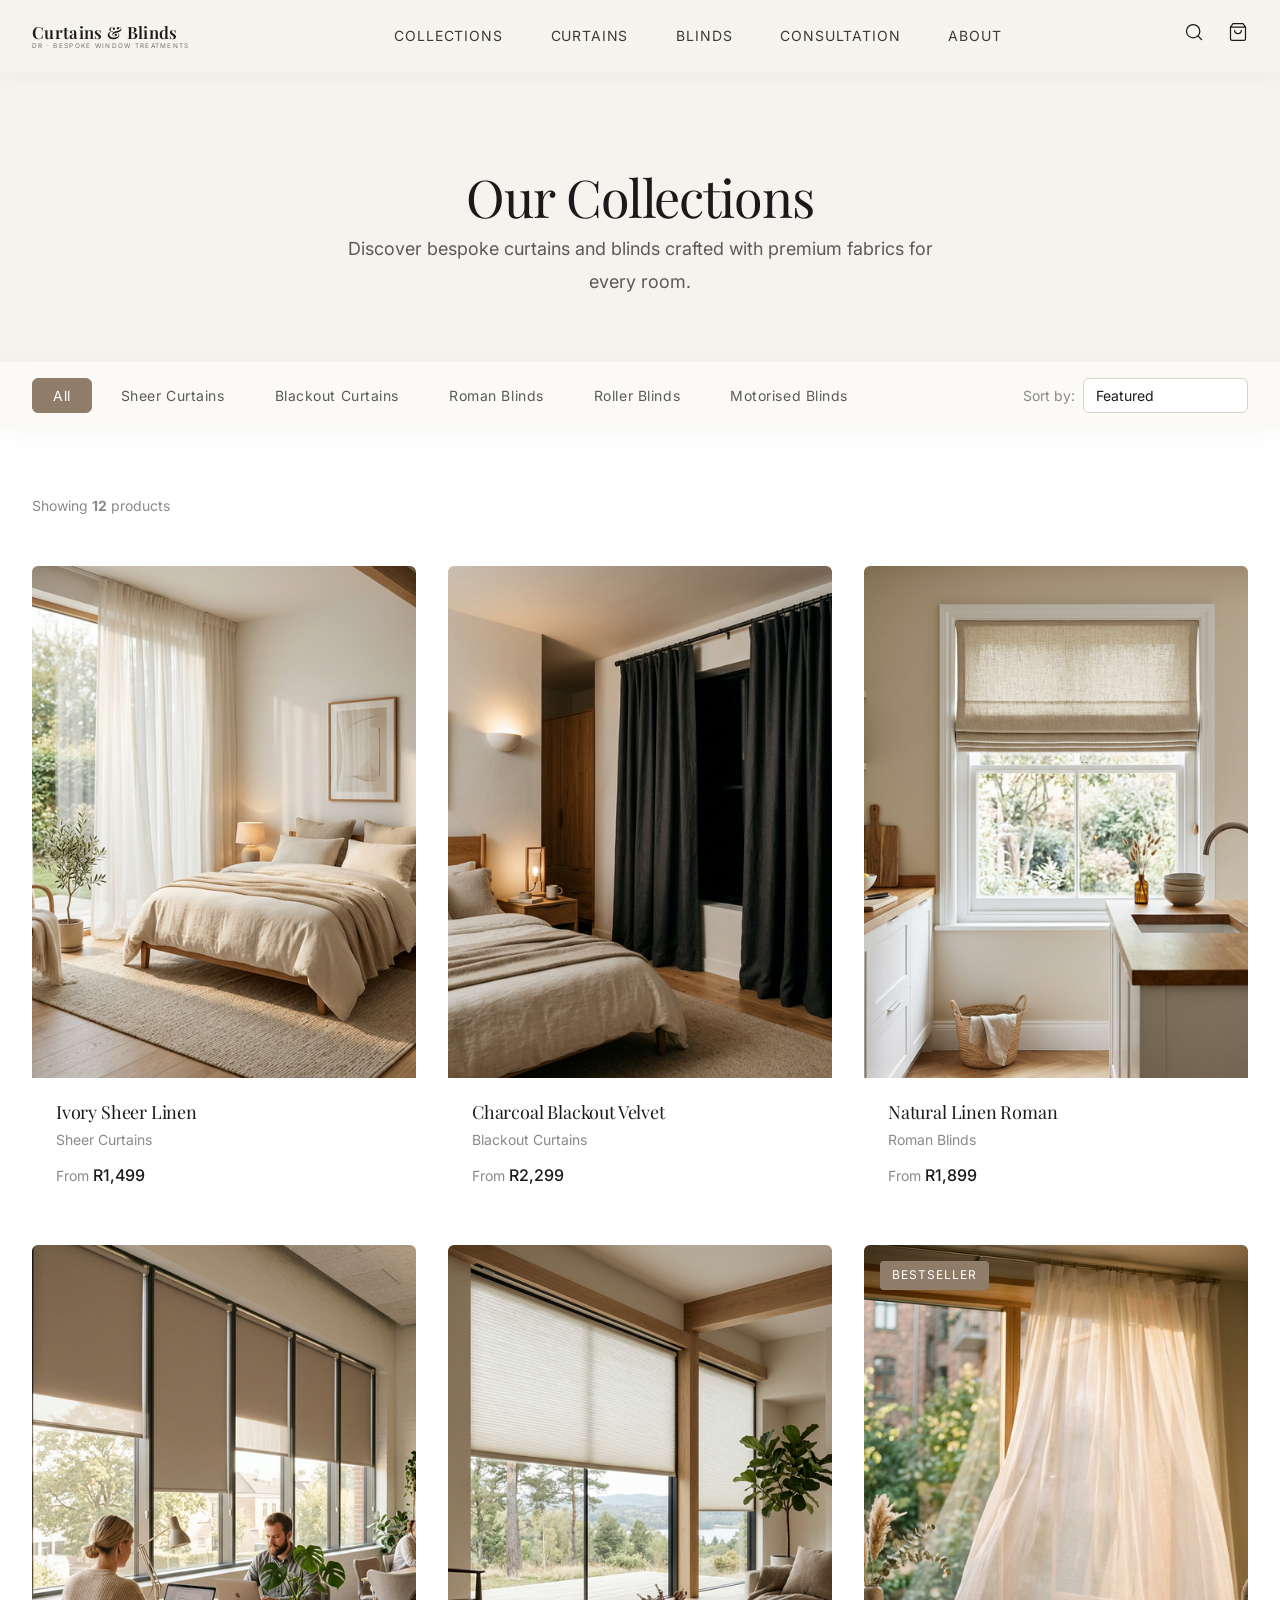
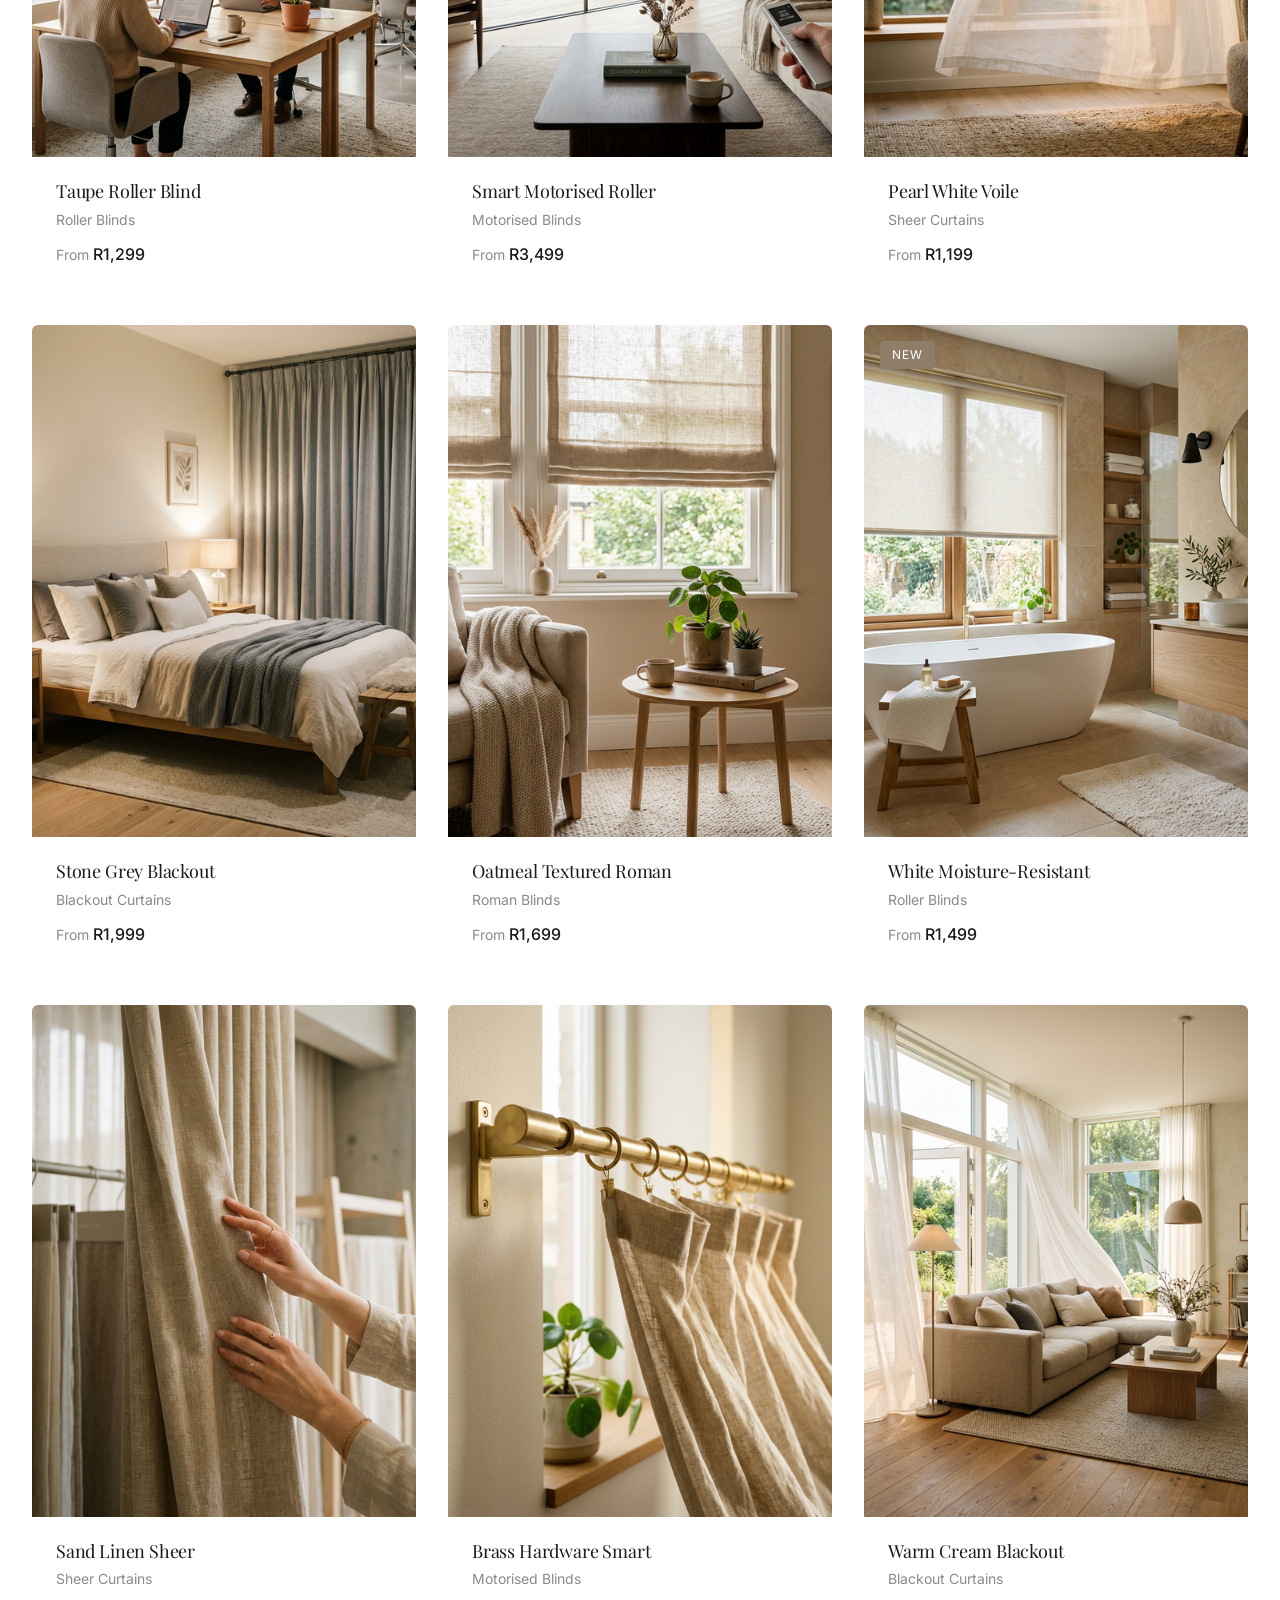
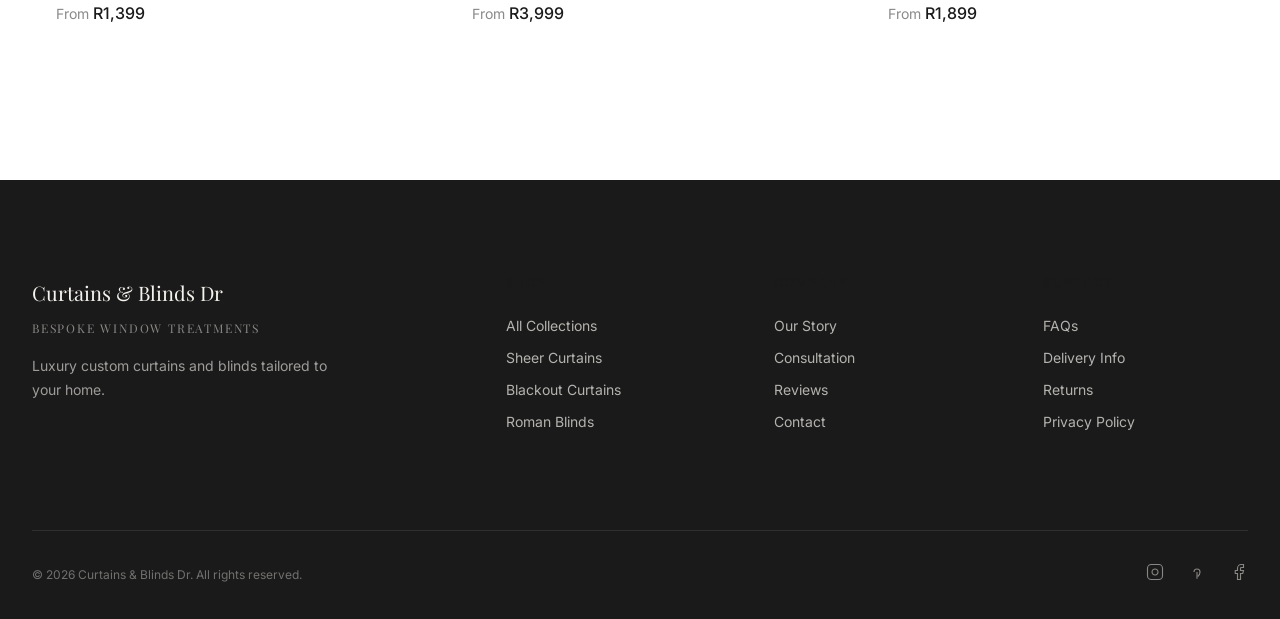
==== commit 73a84df8: "Add SVG wordmark logo, redesign mobile menu, fix mobile menu close, mobile optimizations" ====
--- a/collection.html
+++ b/collection.html
@@ -26,7 +26,15 @@
     <!-- ═══════════ HEADER ═══════════ -->
     <header class="header scrolled" id="main-header">
         <div class="header__inner">
-            <a href="index.html" class="header__logo">Curtains & Blinds Dr</a>
+            <a href="index.html" class="header__logo" aria-label="Curtains & Blinds Dr — Home">
+                <svg class="header__logo-svg" viewBox="0 0 280 44" fill="none" xmlns="http://www.w3.org/2000/svg">
+                    <text x="0" y="28" font-family="'Playfair Display', Georgia, serif" font-weight="600" font-size="26"
+                        fill="currentColor" letter-spacing="0.5">Curtains &amp; Blinds</text>
+                    <text x="0" y="42" font-family="'Inter', 'Helvetica Neue', sans-serif" font-weight="400"
+                        font-size="10" fill="currentColor" letter-spacing="2" opacity="0.6">DR · BESPOKE WINDOW
+                        TREATMENTS</text>
+                </svg>
+            </a>
             <nav class="header__nav" id="main-nav">
                 <a href="collection.html">Collections</a>
                 <a href="collection.html?cat=curtains">Curtains</a>
@@ -59,11 +67,42 @@
 
     <!-- ═══════════ MOBILE MENU ═══════════ -->
     <div class="mobile-menu" id="mobile-menu">
-        <a href="collection.html">Collections</a>
-        <a href="collection.html?cat=curtains">Curtains</a>
-        <a href="collection.html?cat=blinds">Blinds</a>
-        <a href="#">Consultation</a>
-        <a href="#">About</a>
+        <div class="mobile-menu__inner">
+            <nav class="mobile-menu__nav">
+                <a href="collection.html" class="mobile-menu__link" style="--i:0">Collections</a>
+                <a href="collection.html?cat=curtains" class="mobile-menu__link" style="--i:1">Curtains</a>
+                <a href="collection.html?cat=blinds" class="mobile-menu__link" style="--i:2">Blinds</a>
+                <a href="#" class="mobile-menu__link" style="--i:3">Consultation</a>
+                <a href="#" class="mobile-menu__link" style="--i:4">About</a>
+            </nav>
+            <div class="mobile-menu__divider"></div>
+            <div class="mobile-menu__secondary">
+                <a href="#">FAQs</a>
+                <a href="#">Care Guide</a>
+                <a href="#">Contact</a>
+            </div>
+            <a href="#" class="btn btn--primary btn--full mobile-menu__cta">Book Free Consultation</a>
+            <div class="mobile-menu__footer">
+                <div class="mobile-menu__social">
+                    <a href="#" aria-label="Instagram"><svg width="20" height="20" viewBox="0 0 24 24" fill="none"
+                            stroke="currentColor" stroke-width="1.5" stroke-linecap="round" stroke-linejoin="round">
+                            <rect x="2" y="2" width="20" height="20" rx="5" ry="5" />
+                            <path d="M16 11.37A4 4 0 1 1 12.63 8 4 4 0 0 1 16 11.37z" />
+                            <line x1="17.5" y1="6.5" x2="17.51" y2="6.5" />
+                        </svg></a>
+                    <a href="#" aria-label="Pinterest"><svg width="20" height="20" viewBox="0 0 24 24" fill="none"
+                            stroke="currentColor" stroke-width="1.5" stroke-linecap="round" stroke-linejoin="round">
+                            <path d="M8 12a4 4 0 1 1 8 0c0 4-3 6-3 6" />
+                            <line x1="12" y1="12" x2="12" y2="21" />
+                        </svg></a>
+                    <a href="#" aria-label="Facebook"><svg width="20" height="20" viewBox="0 0 24 24" fill="none"
+                            stroke="currentColor" stroke-width="1.5" stroke-linecap="round" stroke-linejoin="round">
+                            <path d="M18 2h-3a5 5 0 0 0-5 5v3H7v4h3v8h4v-8h3l1-4h-4V7a1 1 0 0 1 1-1h3z" />
+                        </svg></a>
+                </div>
+                <span class="mobile-menu__tagline">Bespoke Window Treatments · South Africa</span>
+            </div>
+        </div>
     </div>
 
     <main>
--- a/css/layout.css
+++ b/css/layout.css
@@ -48,6 +48,11 @@
         backdrop-filter var(--duration-base) var(--ease-smooth);
 }
 
+/* When mobile menu is open, elevate header above the overlay */
+.menu-open .header {
+    z-index: calc(var(--z-overlay) + 5);
+}
+
 .header__inner {
     display: flex;
     align-items: center;
@@ -89,22 +94,17 @@
 }
 
 .header__logo {
-    font-family: var(--font-serif);
-    font-size: var(--text-xl);
-    font-weight: 600;
-    letter-spacing: 0.02em;
+    display: flex;
+    align-items: center;
     transition: color var(--duration-base) var(--ease-smooth);
-    white-space: nowrap;
-}
-
-.header__logo span {
-    font-weight: 400;
-    font-size: var(--text-sm);
+    color: inherit;
+    flex-shrink: 0;
+}
+
+.header__logo-svg {
+    width: 180px;
+    height: auto;
     display: block;
-    letter-spacing: 0.15em;
-    text-transform: uppercase;
-    opacity: 0.7;
-    margin-top: -2px;
 }
 
 .header__nav {
@@ -148,11 +148,10 @@
     gap: 5px;
     padding: 4px;
     cursor: pointer;
-    z-index: calc(var(--z-overlay) + 10);
     position: relative;
 }
 
-/* When menu is active, force the toggle above the overlay and set dark color */
+/* When menu is active, force dark color since overlay bg is light */
 .menu-toggle.active {
     color: var(--text-primary) !important;
 }
@@ -182,16 +181,13 @@
 .mobile-menu {
     position: fixed;
     inset: 0;
-    background-color: var(--bg-primary);
+    background: linear-gradient(180deg, var(--bg-primary) 0%, var(--bg-section) 100%);
     z-index: var(--z-overlay);
-    display: flex;
-    flex-direction: column;
-    align-items: center;
-    justify-content: center;
-    gap: var(--space-lg);
     opacity: 0;
     pointer-events: none;
-    transition: opacity var(--duration-base) var(--ease-smooth);
+    transition: opacity 400ms var(--ease-smooth);
+    overflow-y: auto;
+    -webkit-overflow-scrolling: touch;
 }
 
 .mobile-menu.active {
@@ -199,15 +195,141 @@
     pointer-events: all;
 }
 
-.mobile-menu a {
+.mobile-menu__inner {
+    display: flex;
+    flex-direction: column;
+    min-height: 100%;
+    padding: calc(var(--header-height) + 2rem) var(--space-lg) var(--space-xl);
+}
+
+/* ── Nav Links — staggered slide-up ── */
+.mobile-menu__nav {
+    display: flex;
+    flex-direction: column;
+    gap: 0;
+}
+
+.mobile-menu__link {
     font-family: var(--font-serif);
-    font-size: var(--text-3xl);
+    font-size: 2.25rem;
     color: var(--text-primary);
-    transition: color var(--duration-fast) var(--ease-smooth);
-}
-
-.mobile-menu a:hover {
+    padding: 0.6rem 0;
+    opacity: 0;
+    transform: translateY(20px);
+    transition: opacity 400ms var(--ease-smooth),
+        transform 400ms var(--ease-smooth),
+        color 200ms var(--ease-smooth);
+    transition-delay: calc(var(--i) * 60ms + 100ms);
+    letter-spacing: -0.01em;
+    line-height: 1.2;
+}
+
+.mobile-menu__link:hover {
     color: var(--accent);
+}
+
+.mobile-menu.active .mobile-menu__link {
+    opacity: 1;
+    transform: translateY(0);
+}
+
+/* ── Accent Divider ── */
+.mobile-menu__divider {
+    width: 40px;
+    height: 1.5px;
+    background: var(--accent);
+    margin: var(--space-lg) 0;
+    opacity: 0;
+    transform: scaleX(0);
+    transform-origin: left;
+    transition: opacity 400ms var(--ease-smooth), transform 500ms var(--ease-smooth);
+    transition-delay: 450ms;
+}
+
+.mobile-menu.active .mobile-menu__divider {
+    opacity: 0.6;
+    transform: scaleX(1);
+}
+
+/* ── Secondary Links ── */
+.mobile-menu__secondary {
+    display: flex;
+    gap: var(--space-lg);
+    opacity: 0;
+    transform: translateY(10px);
+    transition: opacity 400ms var(--ease-smooth), transform 400ms var(--ease-smooth);
+    transition-delay: 500ms;
+}
+
+.mobile-menu.active .mobile-menu__secondary {
+    opacity: 1;
+    transform: translateY(0);
+}
+
+.mobile-menu__secondary a {
+    font-size: var(--text-sm);
+    color: var(--text-secondary);
+    letter-spacing: 0.04em;
+    transition: color 200ms var(--ease-smooth);
+}
+
+.mobile-menu__secondary a:hover {
+    color: var(--accent);
+}
+
+/* ── CTA Button ── */
+.mobile-menu__cta {
+    margin-top: var(--space-xl);
+    opacity: 0;
+    transform: translateY(10px);
+    transition: opacity 400ms var(--ease-smooth),
+        transform 400ms var(--ease-smooth),
+        background 200ms var(--ease-smooth) !important;
+    transition-delay: 560ms;
+}
+
+.mobile-menu.active .mobile-menu__cta {
+    opacity: 1;
+    transform: translateY(0);
+}
+
+/* ── Footer ── */
+.mobile-menu__footer {
+    margin-top: auto;
+    padding-top: var(--space-xl);
+    display: flex;
+    flex-direction: column;
+    align-items: flex-start;
+    gap: var(--space-md);
+    opacity: 0;
+    transition: opacity 500ms var(--ease-smooth);
+    transition-delay: 600ms;
+}
+
+.mobile-menu.active .mobile-menu__footer {
+    opacity: 1;
+}
+
+.mobile-menu__social {
+    display: flex;
+    gap: var(--space-md);
+}
+
+.mobile-menu__social a {
+    color: var(--text-light);
+    transition: color 200ms var(--ease-smooth);
+}
+
+.mobile-menu__social a:hover {
+    color: var(--accent);
+}
+
+.mobile-menu__tagline {
+    font-size: var(--text-xs);
+    color: var(--text-light);
+    letter-spacing: 0.12em;
+    text-transform: uppercase;
+    opacity: 0.6;
 }
 
 /* ── Footer ── */
@@ -357,6 +479,12 @@
 }
 
 /* ── Responsive Layout ── */
+
+/* Prevent background scroll when mobile menu is open */
+.menu-open {
+    overflow: hidden;
+}
+
 @media (max-width: 1024px) {
     .header__nav {
         display: none;
@@ -366,6 +494,10 @@
         display: flex;
     }
 
+    .header__logo-svg {
+        width: 150px;
+    }
+
     .footer__grid {
         grid-template-columns: 1fr 1fr;
         gap: var(--space-xl);
@@ -377,12 +509,24 @@
 }
 
 @media (max-width: 768px) {
+    :root {
+        --header-height: 60px;
+    }
+
     .container {
-        padding: 0 var(--space-md);
+        padding: 0 var(--space-sm);
+    }
+
+    .header__inner {
+        padding: 0 var(--space-sm);
+    }
+
+    .header__logo-svg {
+        width: 130px;
     }
 
     .section {
-        padding: var(--space-3xl) 0;
+        padding: var(--space-2xl) 0;
     }
 
     .grid-2,
@@ -400,4 +544,15 @@
         gap: var(--space-sm);
         text-align: center;
     }
+}
+
+@media (max-width: 480px) {
+    .header__logo-svg {
+        width: 110px;
+    }
+
+    .header__actions a svg {
+        width: 18px;
+        height: 18px;
+    }
 }
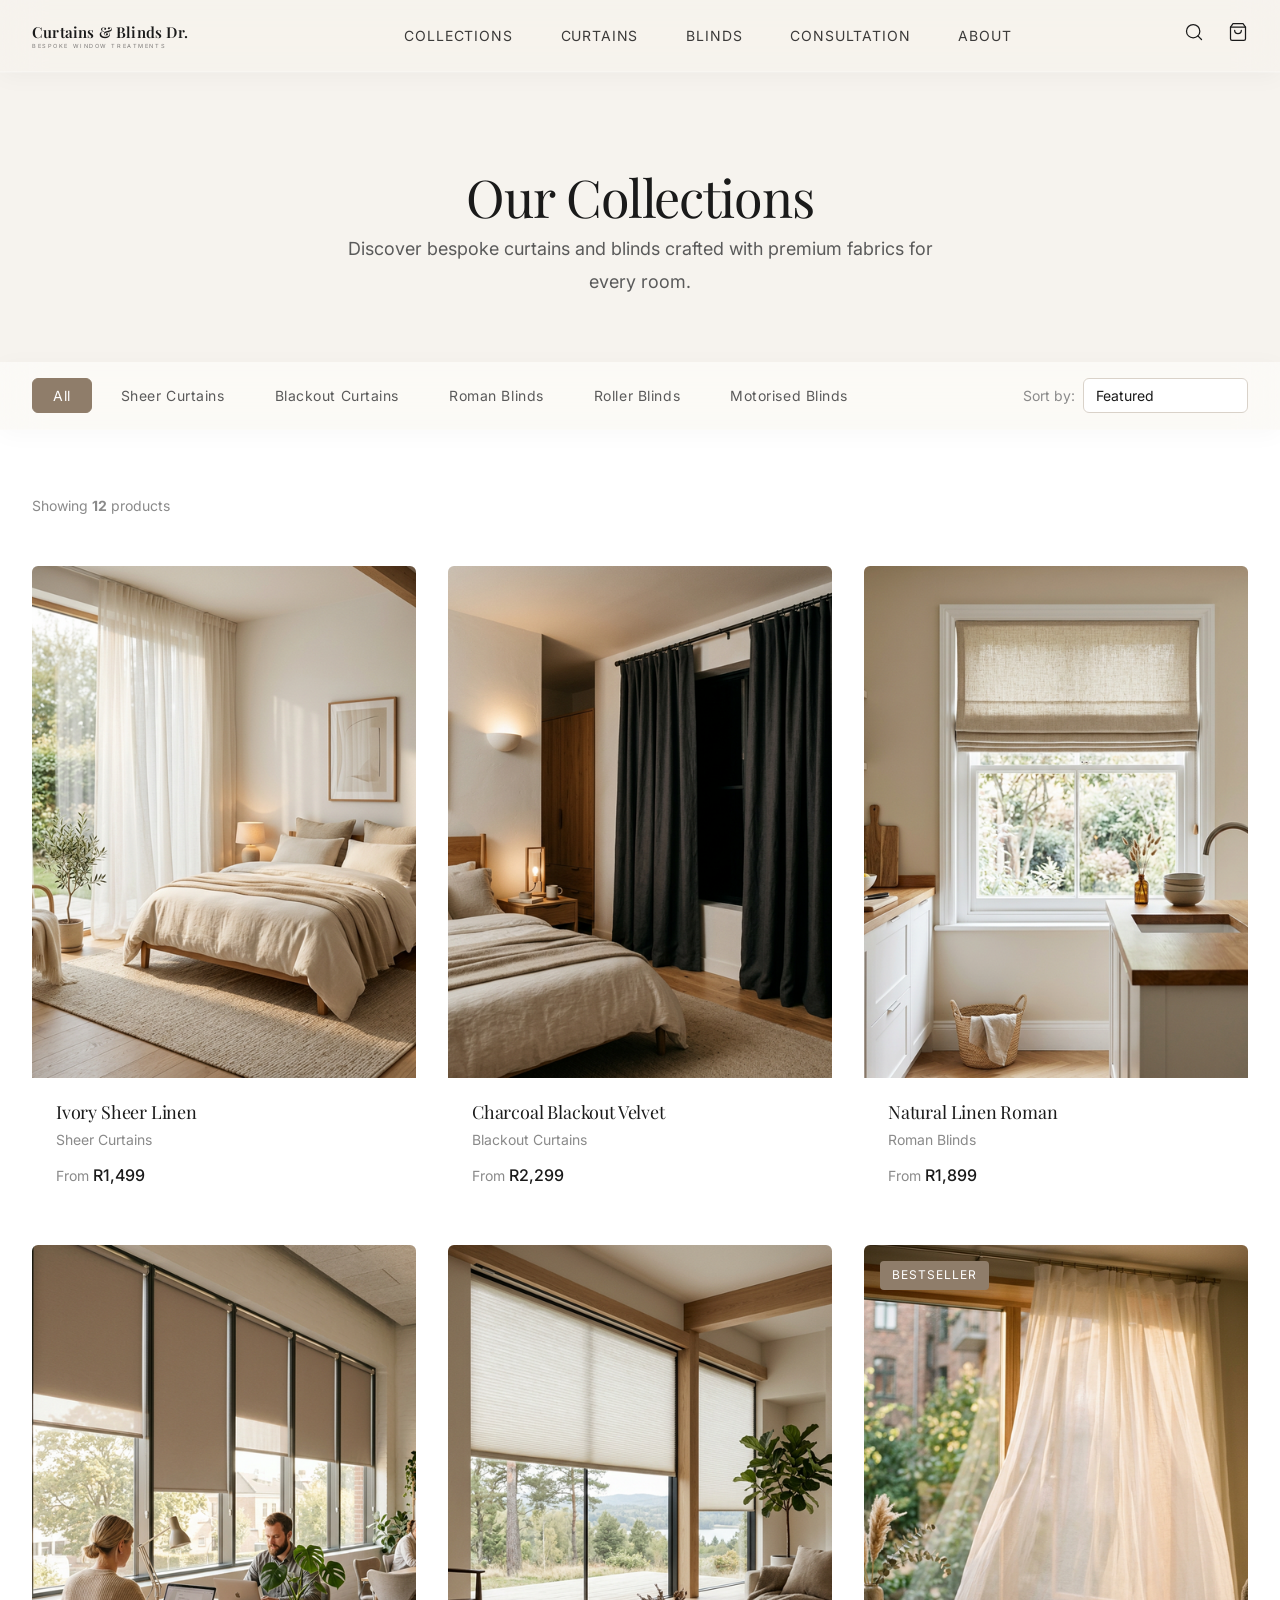
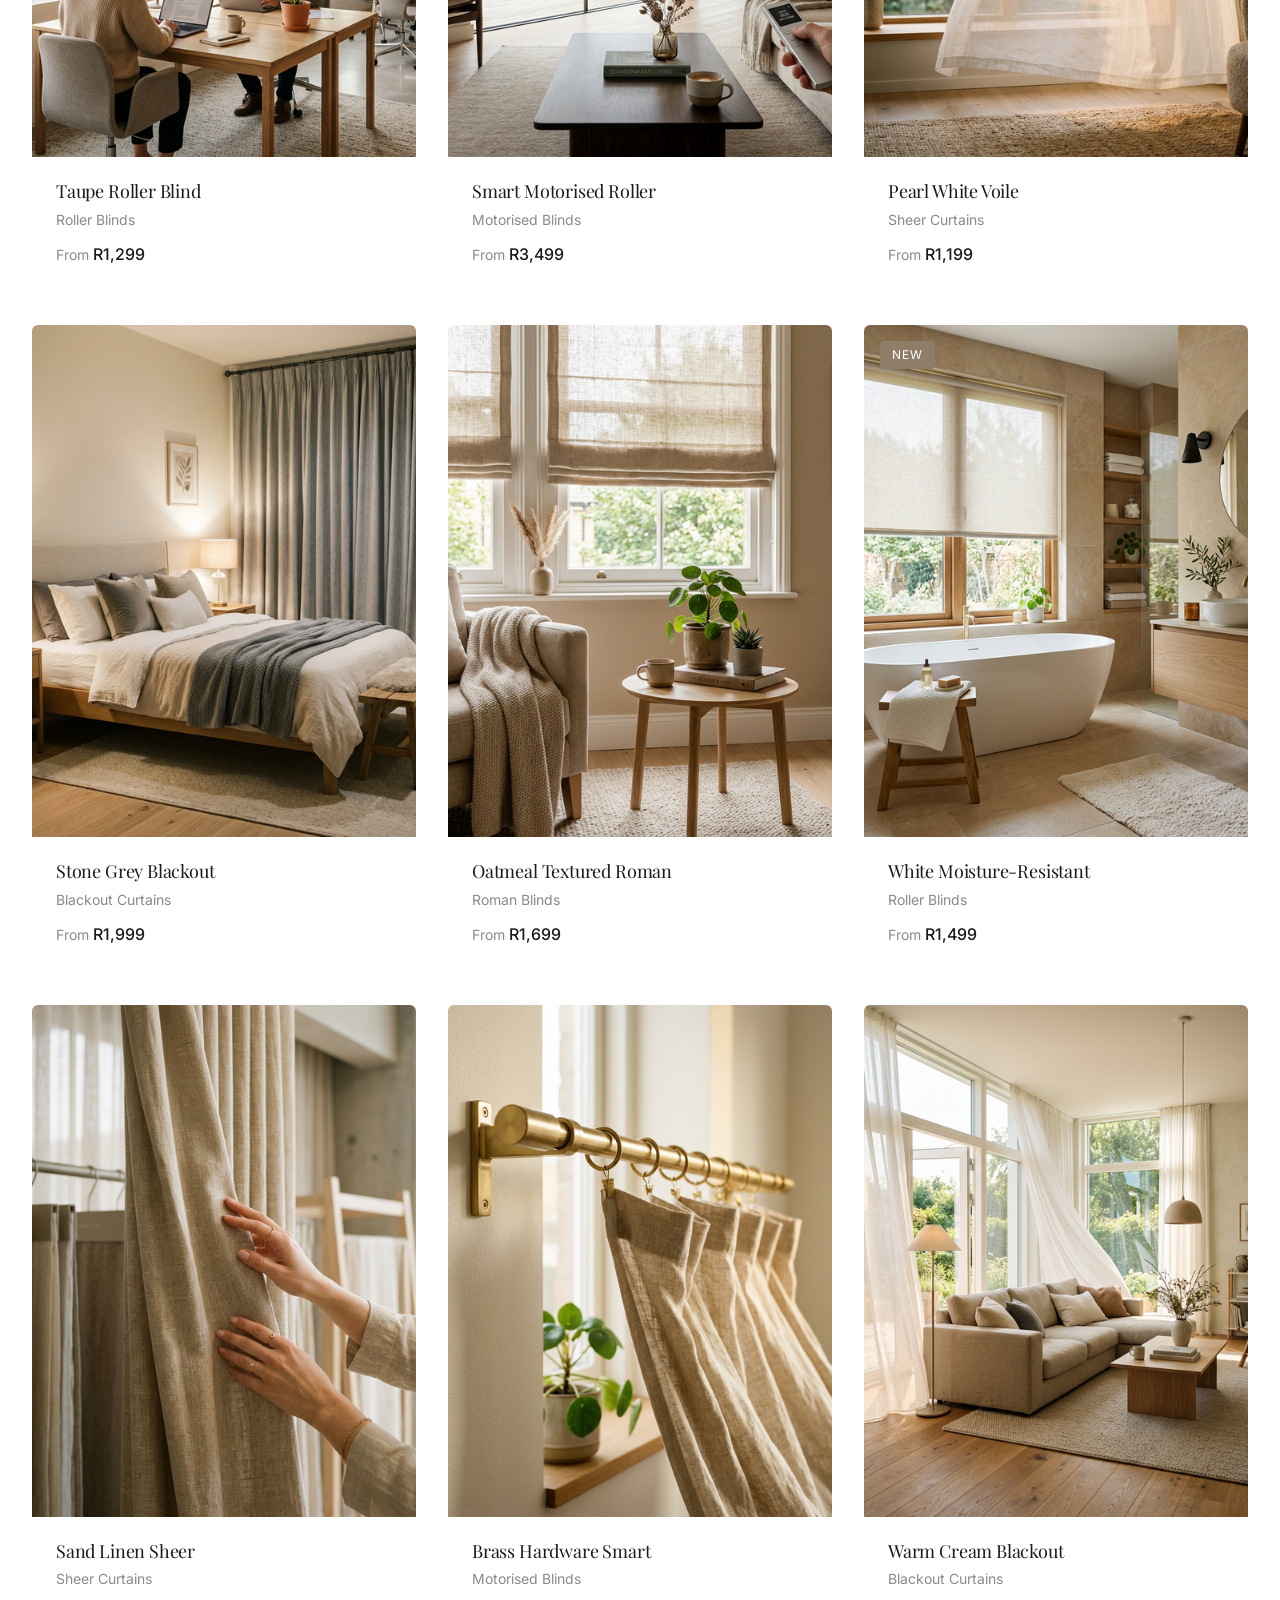
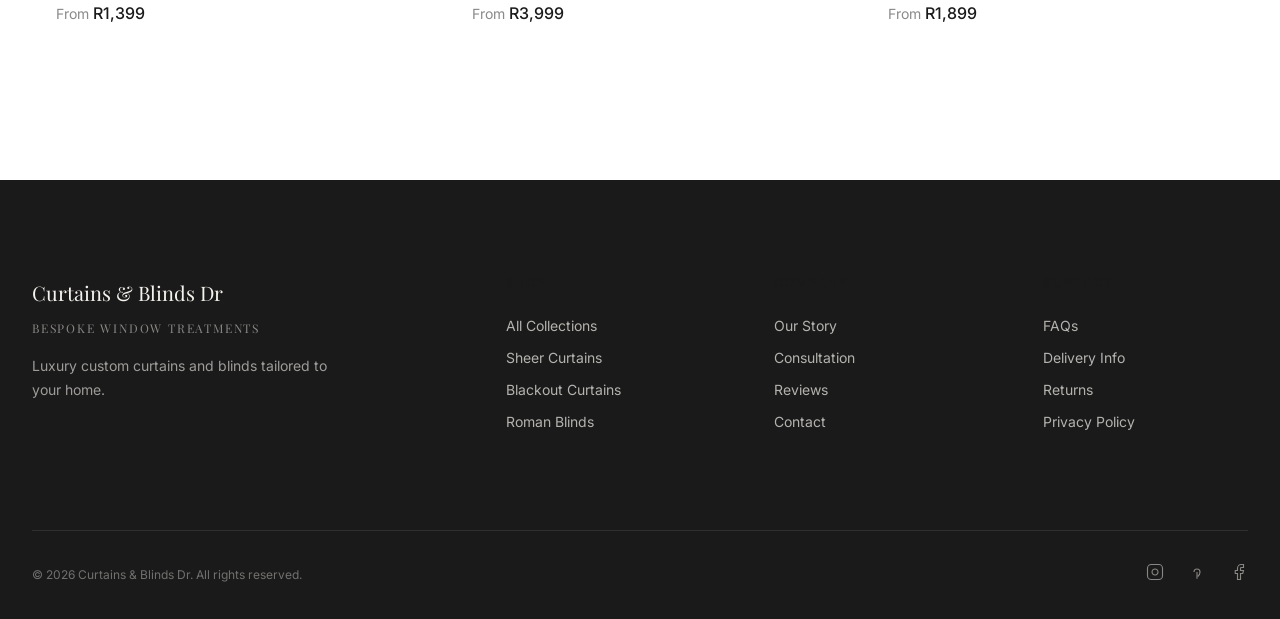
==== commit c30b1307: "Fix logo: full brand name on single line with tagline underneath" ====
--- a/collection.html
+++ b/collection.html
@@ -27,11 +27,11 @@
     <header class="header scrolled" id="main-header">
         <div class="header__inner">
             <a href="index.html" class="header__logo" aria-label="Curtains & Blinds Dr — Home">
-                <svg class="header__logo-svg" viewBox="0 0 280 44" fill="none" xmlns="http://www.w3.org/2000/svg">
-                    <text x="0" y="28" font-family="'Playfair Display', Georgia, serif" font-weight="600" font-size="26"
-                        fill="currentColor" letter-spacing="0.5">Curtains &amp; Blinds</text>
+                <svg class="header__logo-svg" viewBox="0 0 320 44" fill="none" xmlns="http://www.w3.org/2000/svg">
+                    <text x="0" y="26" font-family="'Playfair Display', Georgia, serif" font-weight="600" font-size="24"
+                        fill="currentColor" letter-spacing="0.3">Curtains &amp; Blinds Dr.</text>
                     <text x="0" y="42" font-family="'Inter', 'Helvetica Neue', sans-serif" font-weight="400"
-                        font-size="10" fill="currentColor" letter-spacing="2" opacity="0.6">DR · BESPOKE WINDOW
+                        font-size="9" fill="currentColor" letter-spacing="2.5" opacity="0.55">BESPOKE WINDOW
                         TREATMENTS</text>
                 </svg>
             </a>
--- a/css/layout.css
+++ b/css/layout.css
@@ -102,7 +102,7 @@
 }
 
 .header__logo-svg {
-    width: 180px;
+    width: 200px;
     height: auto;
     display: block;
 }
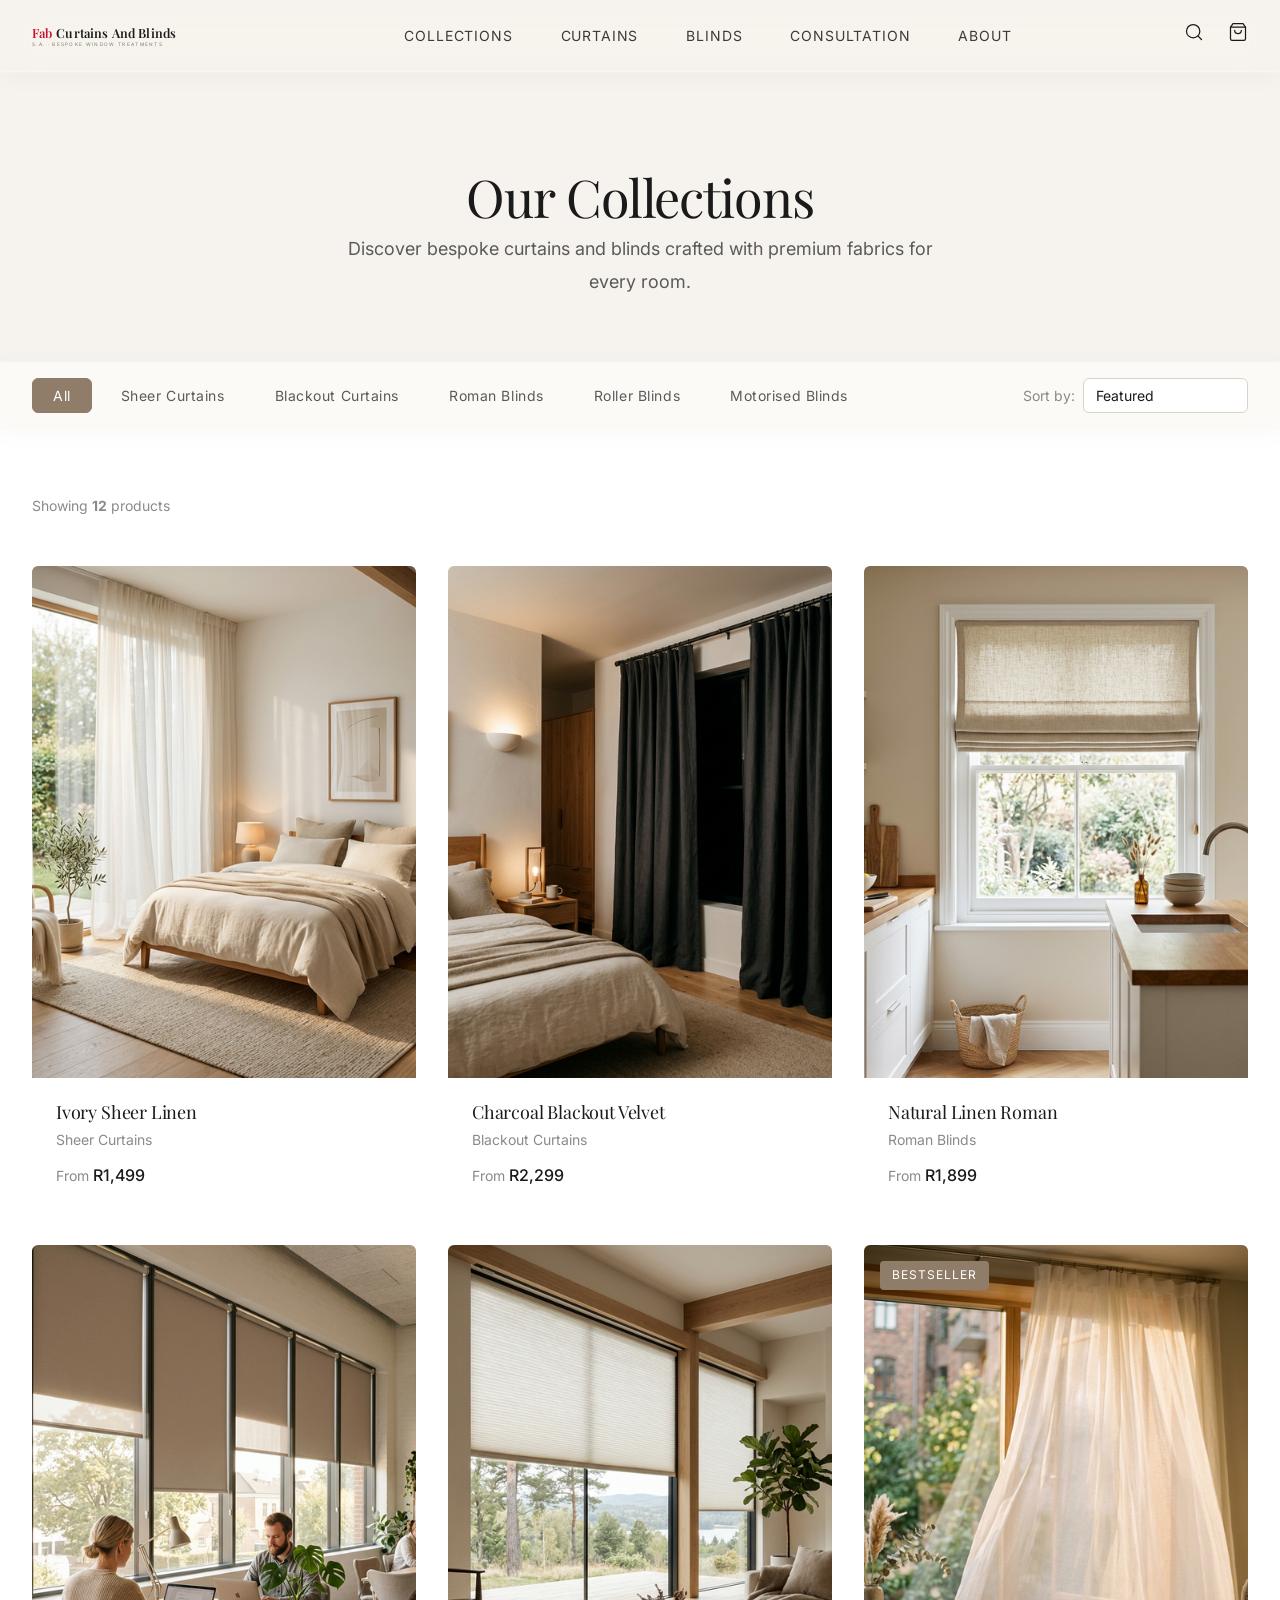
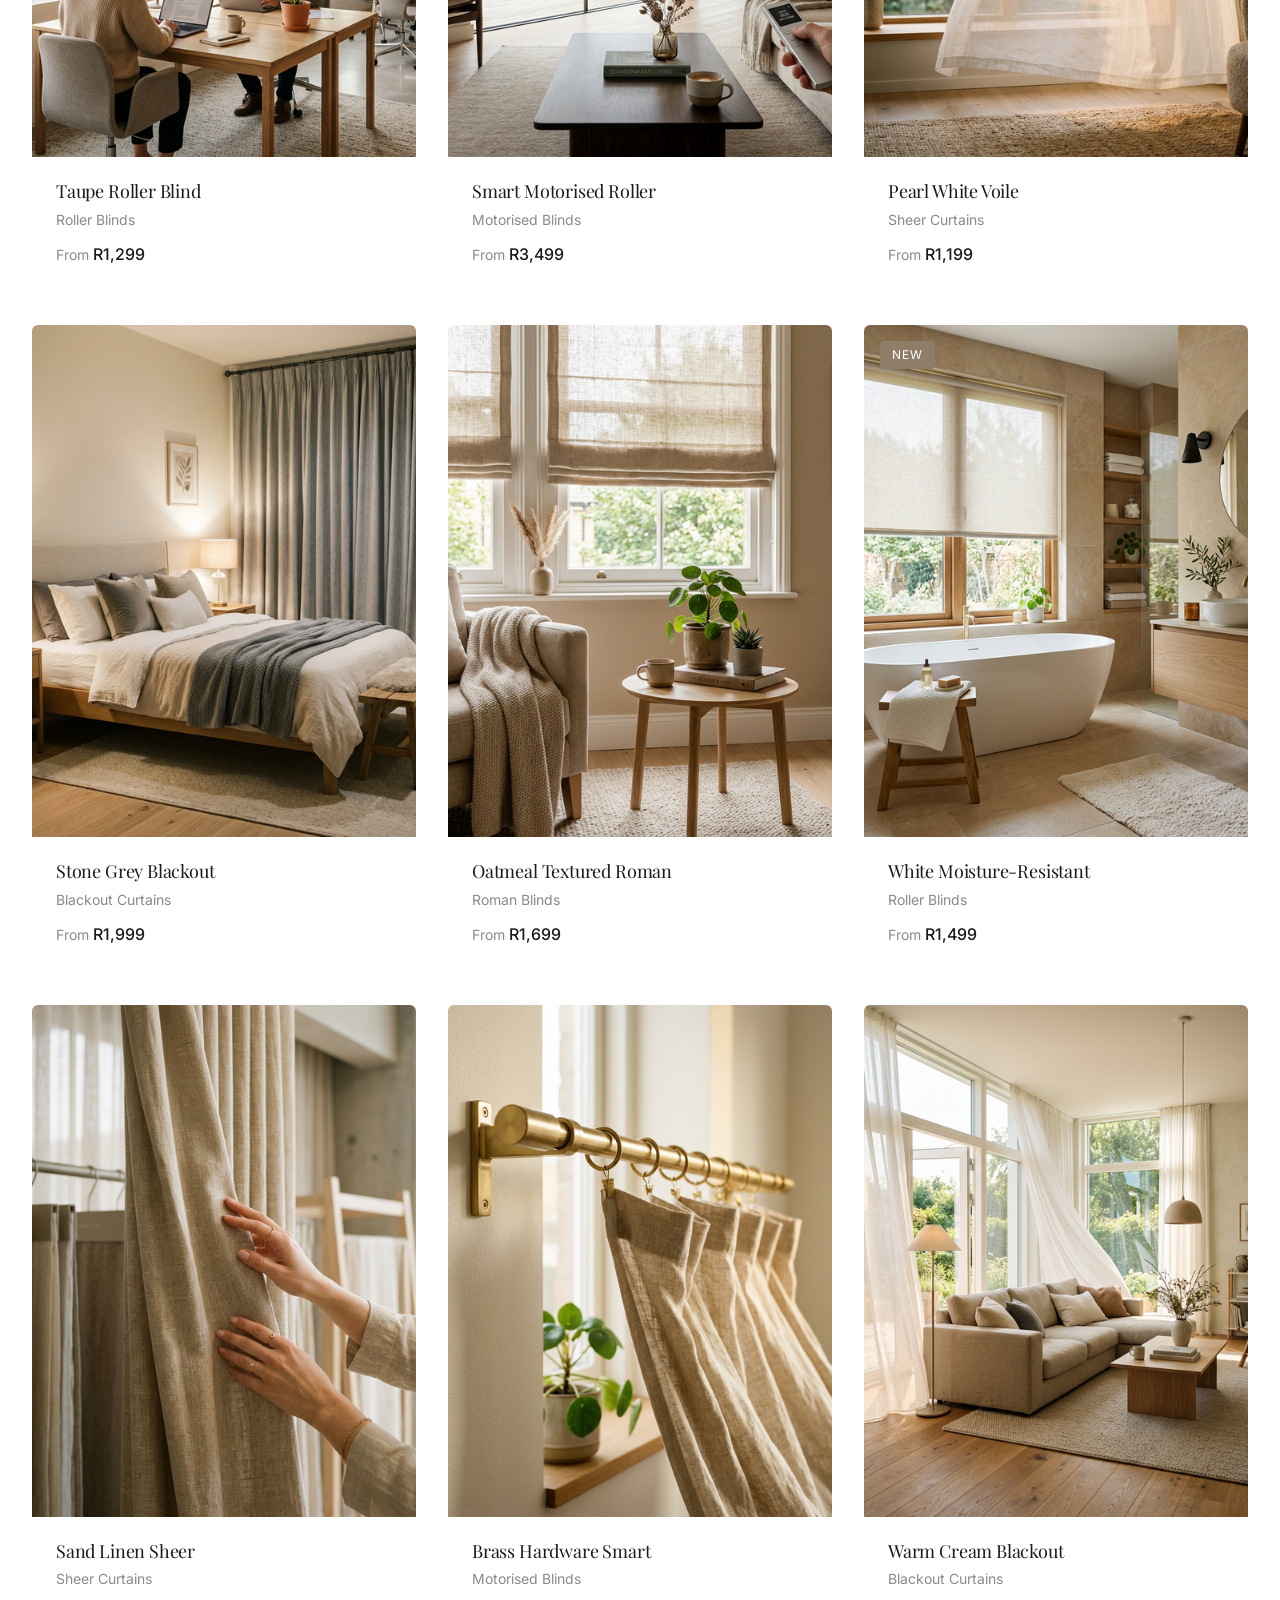
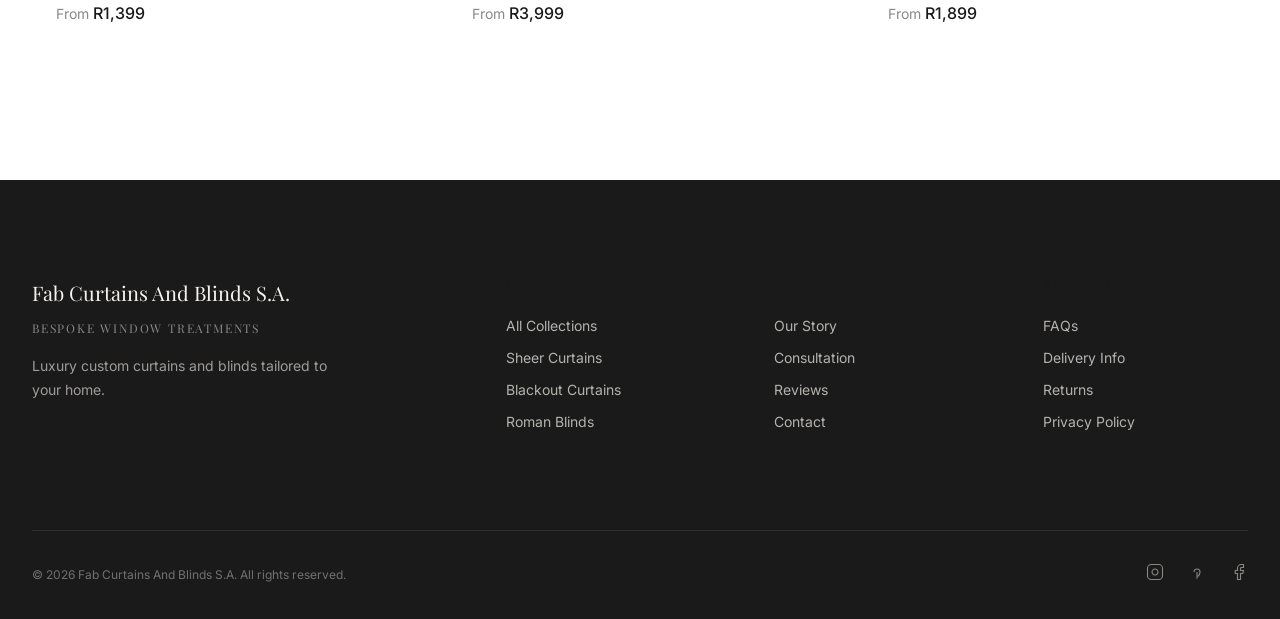
==== commit e1cec63e: "Deploy latest changes" ====
--- a/collection.html
+++ b/collection.html
@@ -4,7 +4,7 @@
 <head>
     <meta charset="UTF-8">
     <meta name="viewport" content="width=device-width, initial-scale=1.0">
-    <title>Collections — Curtains & Blinds Dr</title>
+    <title>Collections — Fab Curtains And Blinds S.A.</title>
     <meta name="description"
         content="Browse our curated collection of custom curtains and blinds. Premium fabrics, bespoke styling, expert installation.">
 
@@ -26,12 +26,14 @@
     <!-- ═══════════ HEADER ═══════════ -->
     <header class="header scrolled" id="main-header">
         <div class="header__inner">
-            <a href="index.html" class="header__logo" aria-label="Curtains & Blinds Dr — Home">
-                <svg class="header__logo-svg" viewBox="0 0 320 44" fill="none" xmlns="http://www.w3.org/2000/svg">
+            <a href="index.html" class="header__logo" aria-label="Fab Curtains And Blinds S.A. — Home">
+                <svg class="header__logo-svg" viewBox="0 0 380 44" fill="none" xmlns="http://www.w3.org/2000/svg">
                     <text x="0" y="26" font-family="'Playfair Display', Georgia, serif" font-weight="600" font-size="24"
-                        fill="currentColor" letter-spacing="0.3">Curtains &amp; Blinds Dr.</text>
+                        fill="#C8102E" letter-spacing="0.3">Fab</text>
+                    <text x="46" y="26" font-family="'Playfair Display', Georgia, serif" font-weight="600" font-size="24"
+                        fill="currentColor" letter-spacing="0.3">Curtains And Blinds</text>
                     <text x="0" y="42" font-family="'Inter', 'Helvetica Neue', sans-serif" font-weight="400"
-                        font-size="9" fill="currentColor" letter-spacing="2.5" opacity="0.55">BESPOKE WINDOW
+                        font-size="9" fill="currentColor" letter-spacing="2.5" opacity="0.55">S.A.  ·  BESPOKE WINDOW
                         TREATMENTS</text>
                 </svg>
             </a>
@@ -107,7 +109,7 @@
 
     <main>
         <!-- ═══════════ PAGE HEADER ═══════════ -->
-        <section class="page-header">
+        <section class="page-header fade-in">
             <div class="container">
                 <h1>Our Collections</h1>
                 <p>Discover bespoke curtains and blinds crafted with premium fabrics for every room.</p>
@@ -115,7 +117,7 @@
         </section>
 
         <!-- ═══════════ FILTER BAR ═══════════ -->
-        <div class="filter-bar" id="filter-bar">
+        <div class="filter-bar fade-in" id="filter-bar">
             <div class="container">
                 <div class="filter-bar__inner">
                     <div class="filter-tabs" id="filter-tabs">
@@ -355,14 +357,14 @@
     <footer class="footer">
         <div class="container">
             <div class="footer__grid">
-                <div>
+                <div class="fade-in-up" style="transition-delay: 100ms">
                     <div class="footer__brand">
-                        Curtains & Blinds Dr
+                        Fab Curtains And Blinds S.A.
                         <span class="footer__brand-sub">Bespoke Window Treatments</span>
                     </div>
                     <p class="footer__desc">Luxury custom curtains and blinds tailored to your home.</p>
                 </div>
-                <div>
+                <div class="fade-in-up" style="transition-delay: 200ms">
                     <h5 class="footer__heading">Shop</h5>
                     <nav class="footer__links">
                         <a href="collection.html">All Collections</a>
@@ -371,7 +373,7 @@
                         <a href="collection.html?cat=roman">Roman Blinds</a>
                     </nav>
                 </div>
-                <div>
+                <div class="fade-in-up" style="transition-delay: 300ms">
                     <h5 class="footer__heading">Company</h5>
                     <nav class="footer__links">
                         <a href="#">Our Story</a>
@@ -380,7 +382,7 @@
                         <a href="#">Contact</a>
                     </nav>
                 </div>
-                <div>
+                <div class="fade-in-up" style="transition-delay: 400ms">
                     <h5 class="footer__heading">Support</h5>
                     <nav class="footer__links">
                         <a href="#">FAQs</a>
@@ -390,8 +392,8 @@
                     </nav>
                 </div>
             </div>
-            <div class="footer__bottom">
-                <span>&copy; 2026 Curtains & Blinds Dr. All rights reserved.</span>
+            <div class="footer__bottom fade-in-up" style="transition-delay: 500ms">
+                <span>&copy; 2026 Fab Curtains And Blinds S.A. All rights reserved.</span>
                 <div class="footer__social">
                     <a href="#" aria-label="Instagram">
                         <svg width="18" height="18" viewBox="0 0 24 24" fill="none" stroke="currentColor"
@@ -420,6 +422,7 @@
     </footer>
 
     <script src="js/main.js"></script>
+    <script src="js/waves.js"></script>
 </body>
 
 </html>
--- a/css/tokens.css
+++ b/css/tokens.css
@@ -1,5 +1,5 @@
 /* ══════════════════════════════════════════════════════════════
-   DESIGN TOKENS — Curtains & Blinds Dr
+   DESIGN TOKENS — Fab Curtains And Blinds S.A.
    ══════════════════════════════════════════════════════════════ */
 
 :root {
--- a/css/base.css
+++ b/css/base.css
@@ -47,11 +47,15 @@
   color: var(--accent);
 }
 
-ul, ol {
+ul,
+ol {
   list-style: none;
 }
 
-button, input, select, textarea {
+button,
+input,
+select,
+textarea {
   font-family: inherit;
   font-size: inherit;
   border: none;
@@ -65,7 +69,12 @@
 }
 
 /* ── Typography ── */
-h1, h2, h3, h4, h5, h6 {
+h1,
+h2,
+h3,
+h4,
+h5,
+h6 {
   font-family: var(--font-serif);
   font-weight: 400;
   line-height: 1.2;
@@ -147,7 +156,7 @@
   opacity: 0;
   transform: translateY(24px);
   transition: opacity var(--duration-slow) var(--ease-out),
-              transform var(--duration-slow) var(--ease-out);
+    transform var(--duration-slow) var(--ease-out);
 }
 
 .fade-in.visible {
@@ -159,7 +168,7 @@
   opacity: 0;
   transform: translateX(-30px);
   transition: opacity var(--duration-slow) var(--ease-out),
-              transform var(--duration-slow) var(--ease-out);
+    transform var(--duration-slow) var(--ease-out);
 }
 
 .fade-in-left.visible {
@@ -171,12 +180,36 @@
   opacity: 0;
   transform: translateX(30px);
   transition: opacity var(--duration-slow) var(--ease-out),
-              transform var(--duration-slow) var(--ease-out);
+    transform var(--duration-slow) var(--ease-out);
 }
 
 .fade-in-right.visible {
   opacity: 1;
   transform: translateX(0);
+}
+
+.fade-in-up {
+  opacity: 0;
+  transform: translateY(40px);
+  transition: opacity var(--duration-slow) var(--ease-out),
+    transform var(--duration-slow) var(--ease-out);
+}
+
+.fade-in-up.visible {
+  opacity: 1;
+  transform: translateY(0);
+}
+
+.fade-in-zoom {
+  opacity: 0;
+  transform: scale(0.95);
+  transition: opacity var(--duration-slow) var(--ease-out),
+    transform var(--duration-slow) var(--ease-out);
+}
+
+.fade-in-zoom.visible {
+  opacity: 1;
+  transform: scale(1);
 }
 
 /* ── Responsive Typography ── */
@@ -184,10 +217,12 @@
   h1 {
     font-size: var(--text-3xl);
   }
+
   h2 {
     font-size: var(--text-2xl);
   }
+
   h3 {
     font-size: var(--text-xl);
   }
-}
+}
--- a/css/layout.css
+++ b/css/layout.css
@@ -8,6 +8,16 @@
     max-width: var(--container-max);
     margin: 0 auto;
     padding: 0 var(--space-lg);
+}
+
+/* Ensure content stacks above interactive wave canvas */
+[data-waves]>.container {
+    position: relative;
+    z-index: 1;
+}
+
+[data-waves] {
+    overflow: hidden;
 }
 
 .container--narrow {
